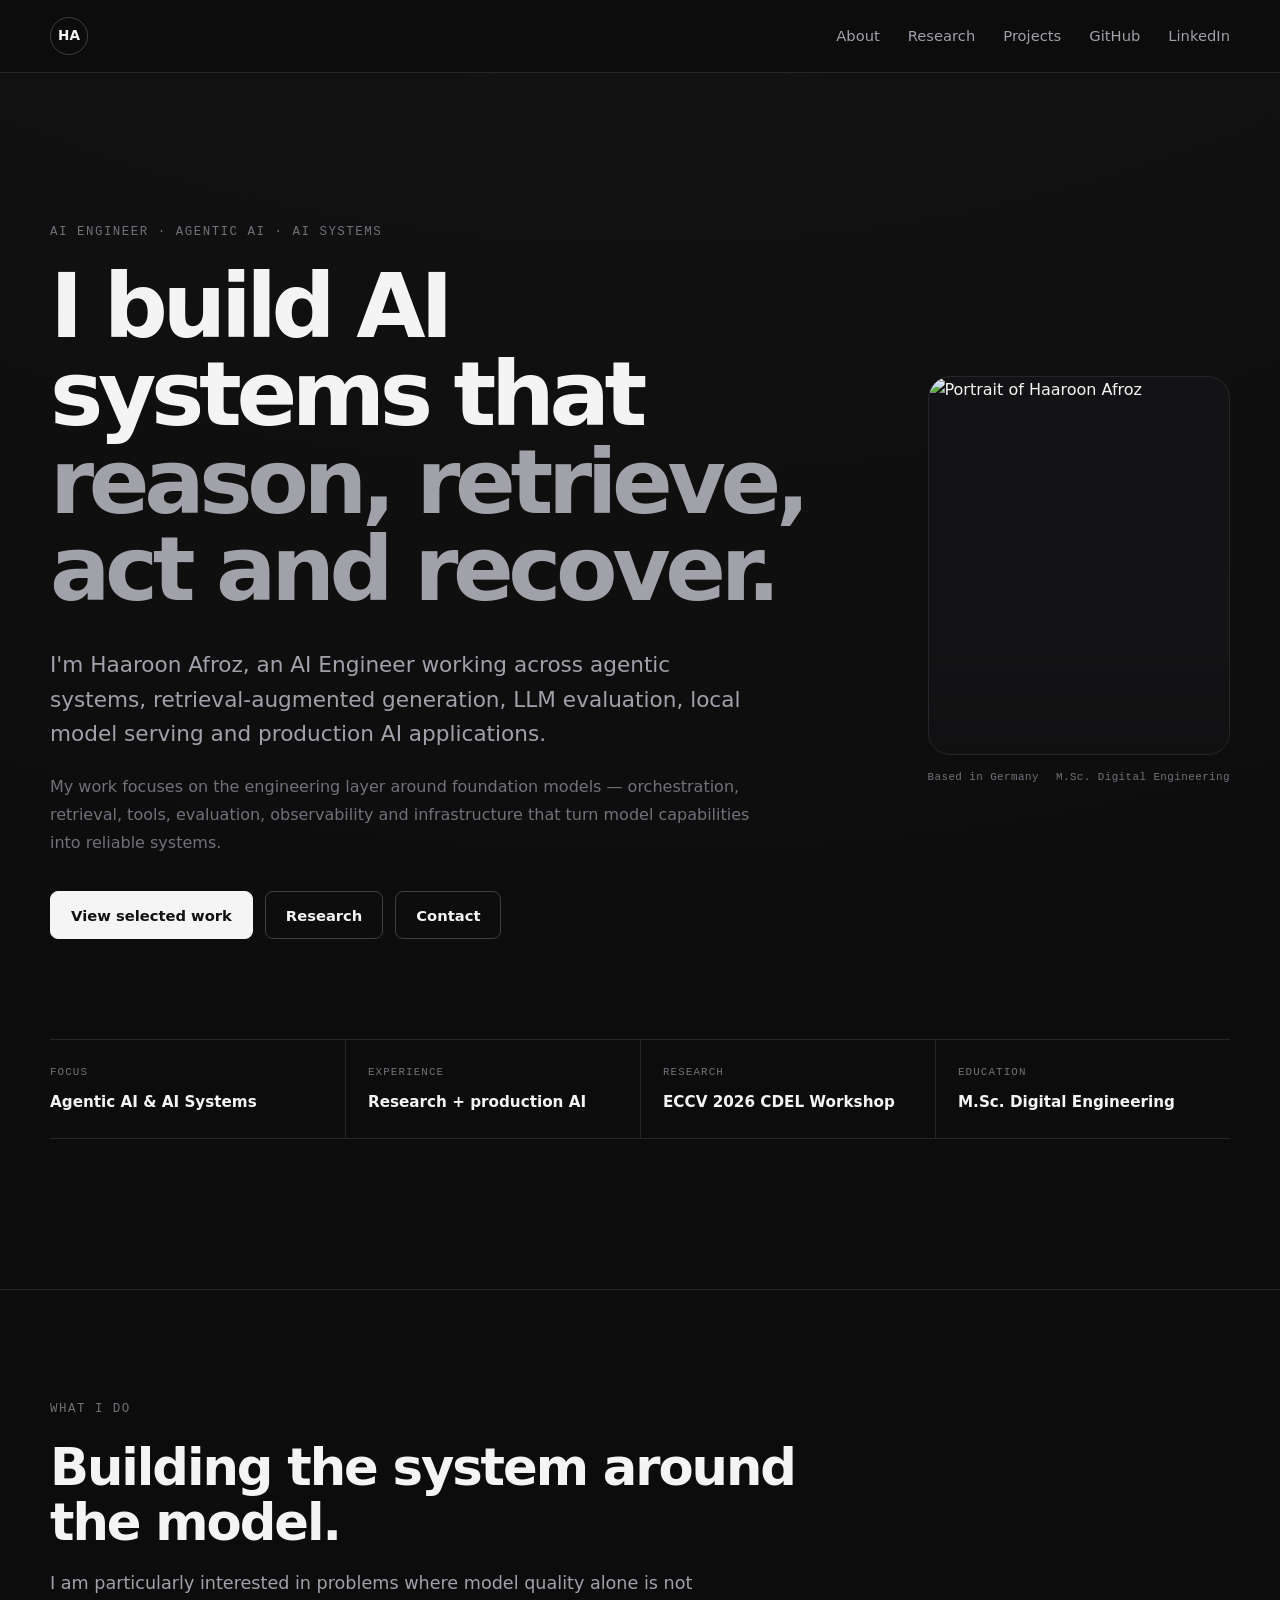
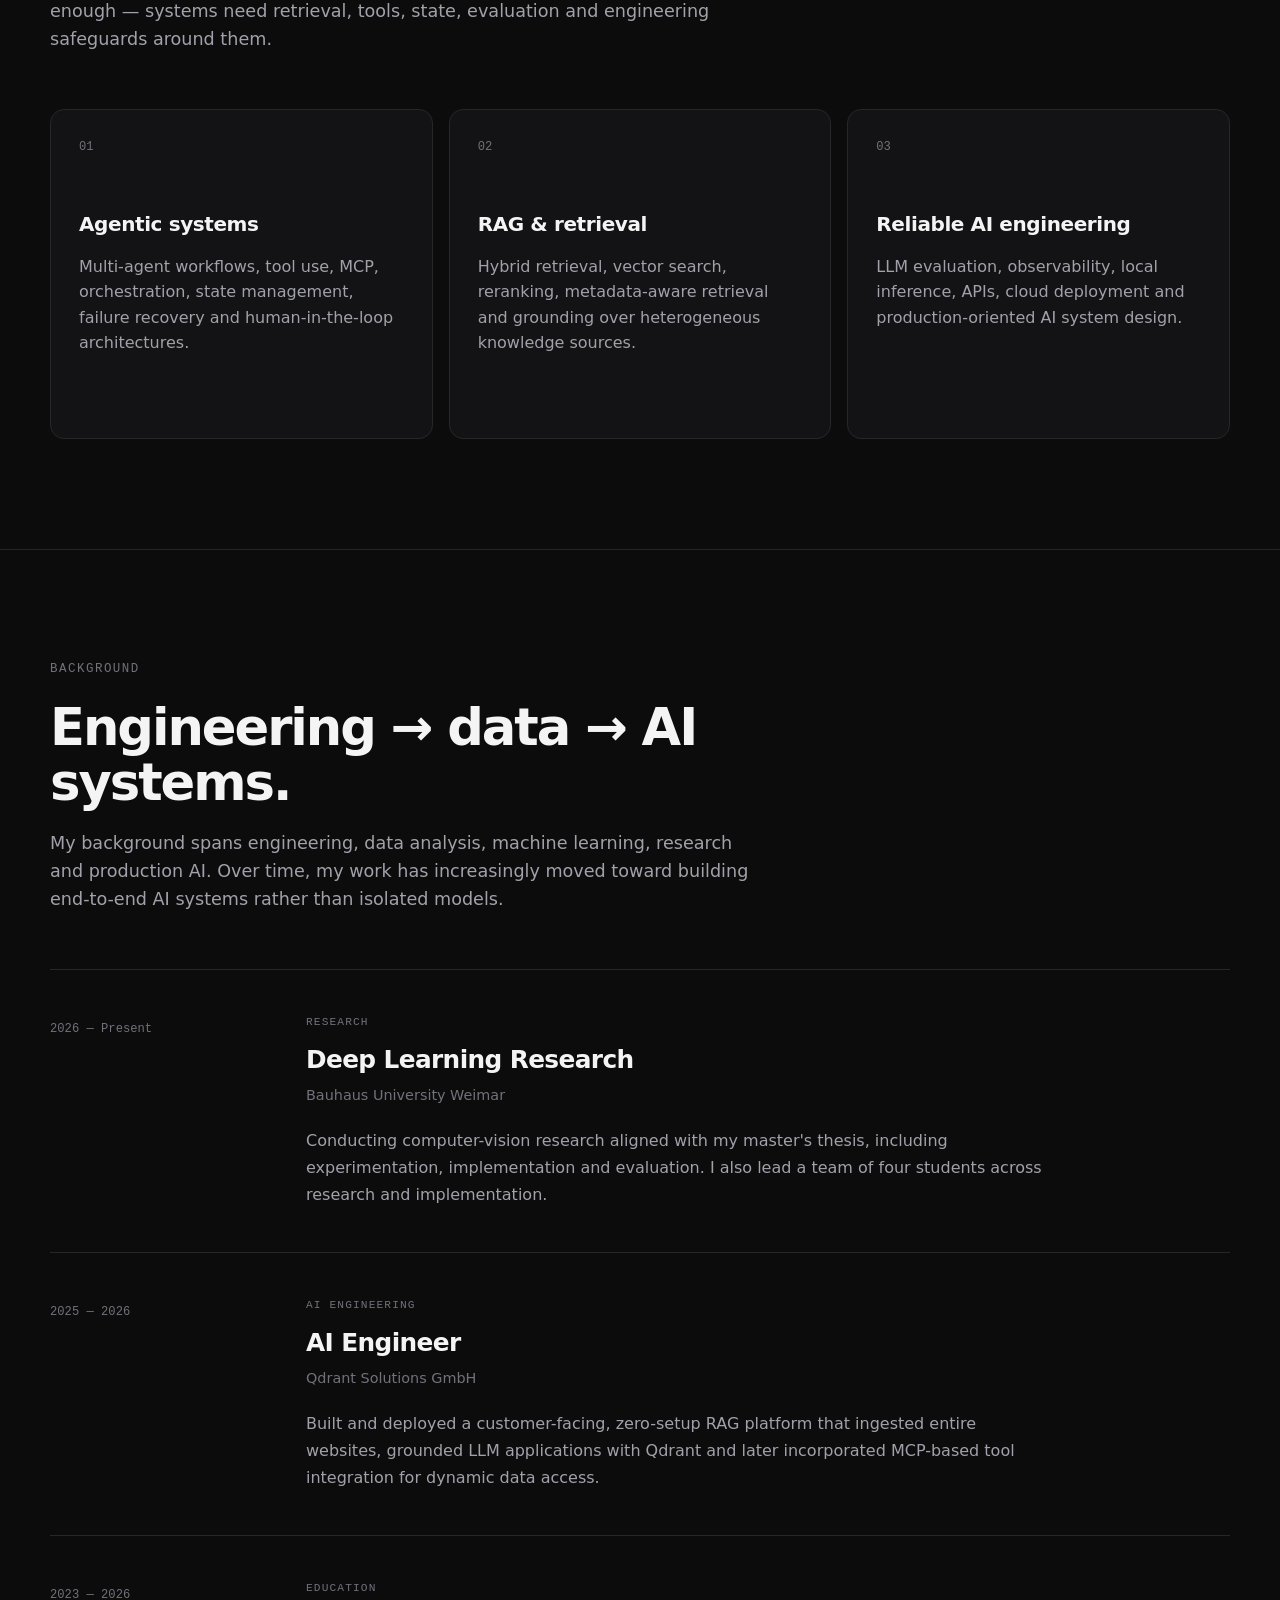
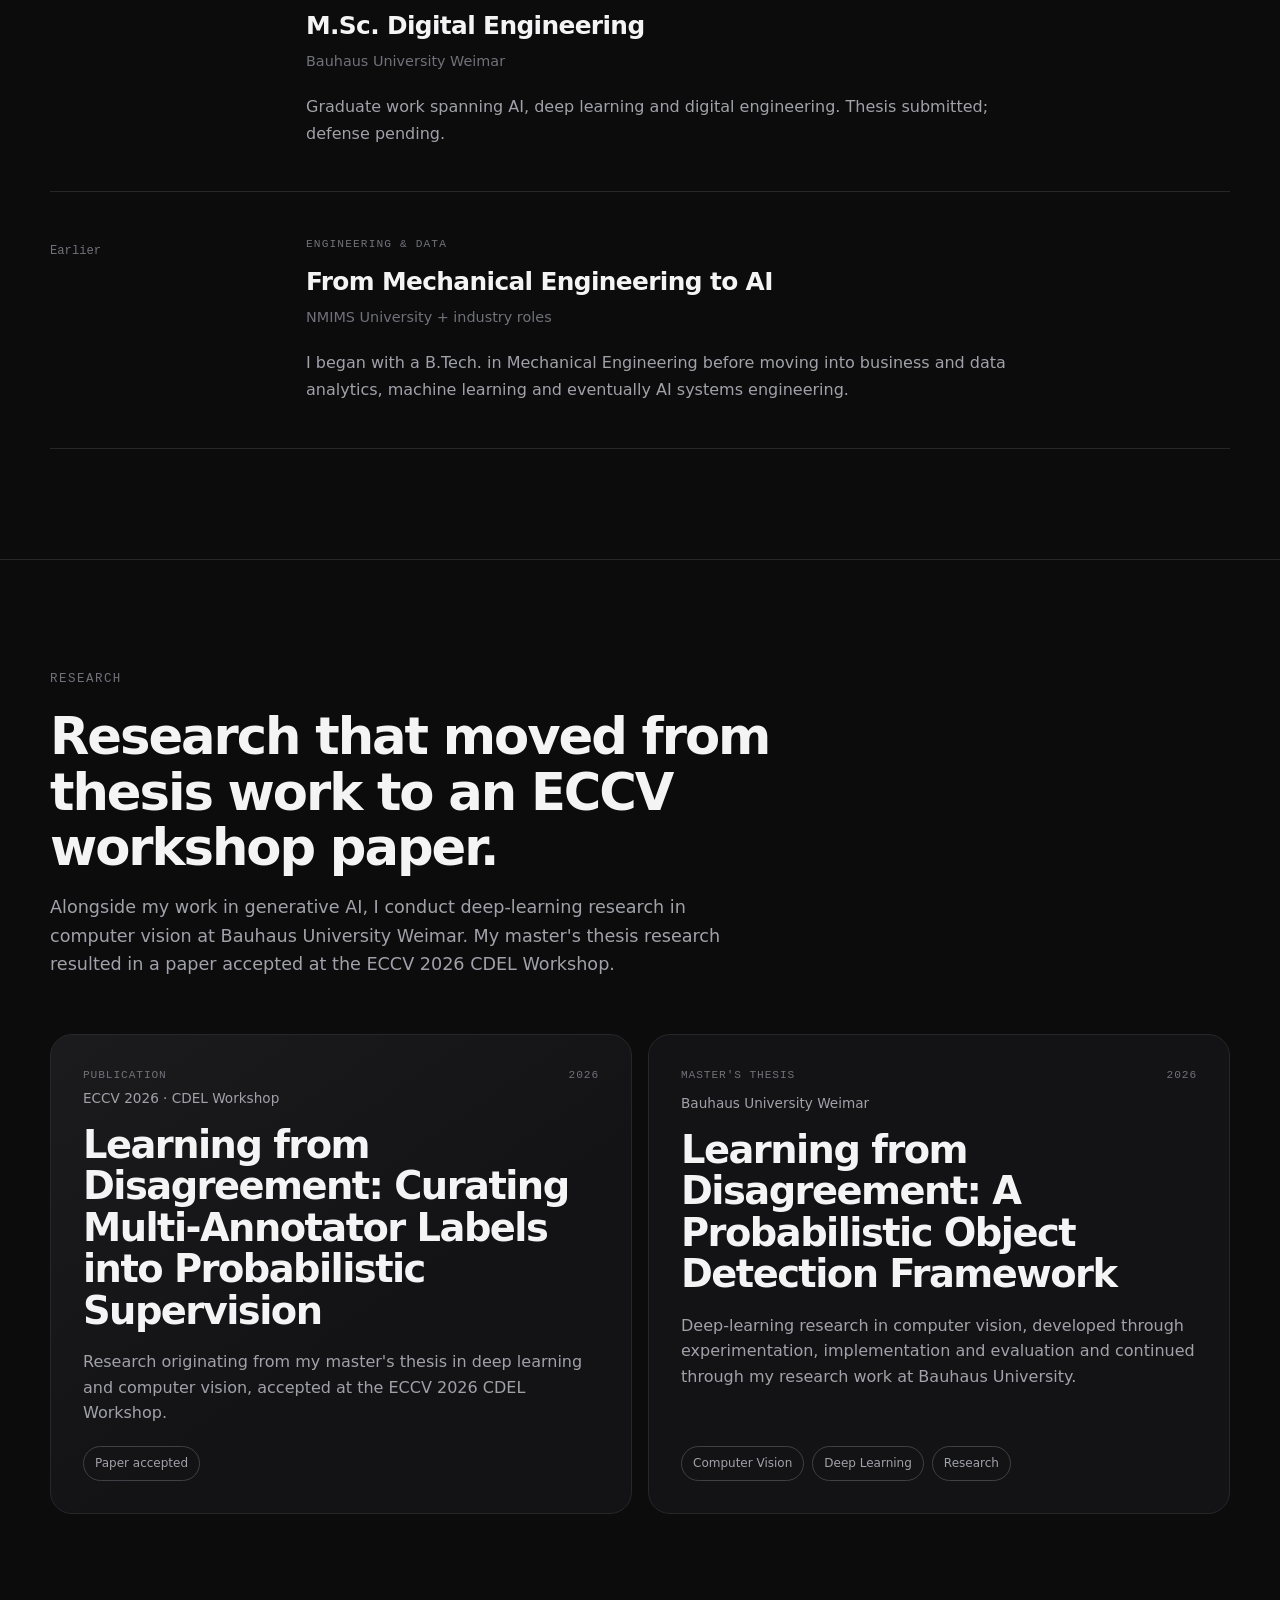
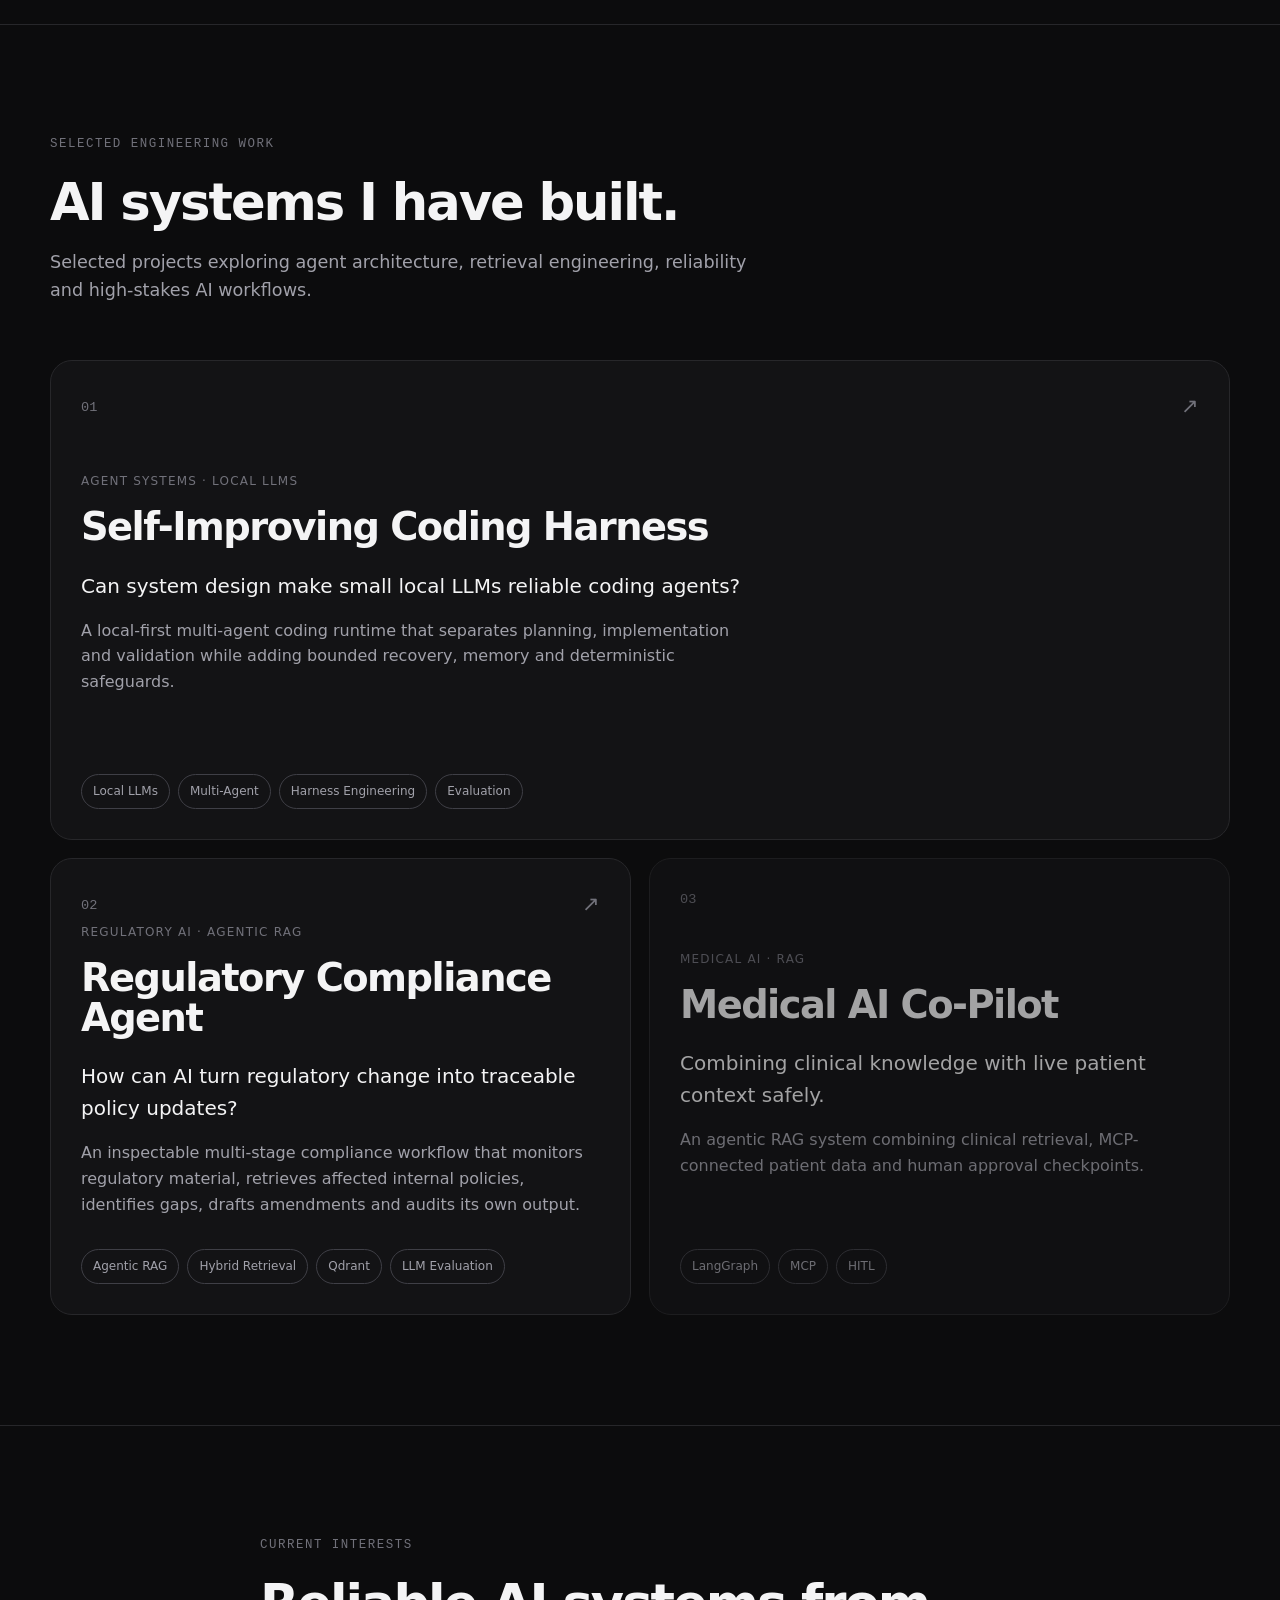
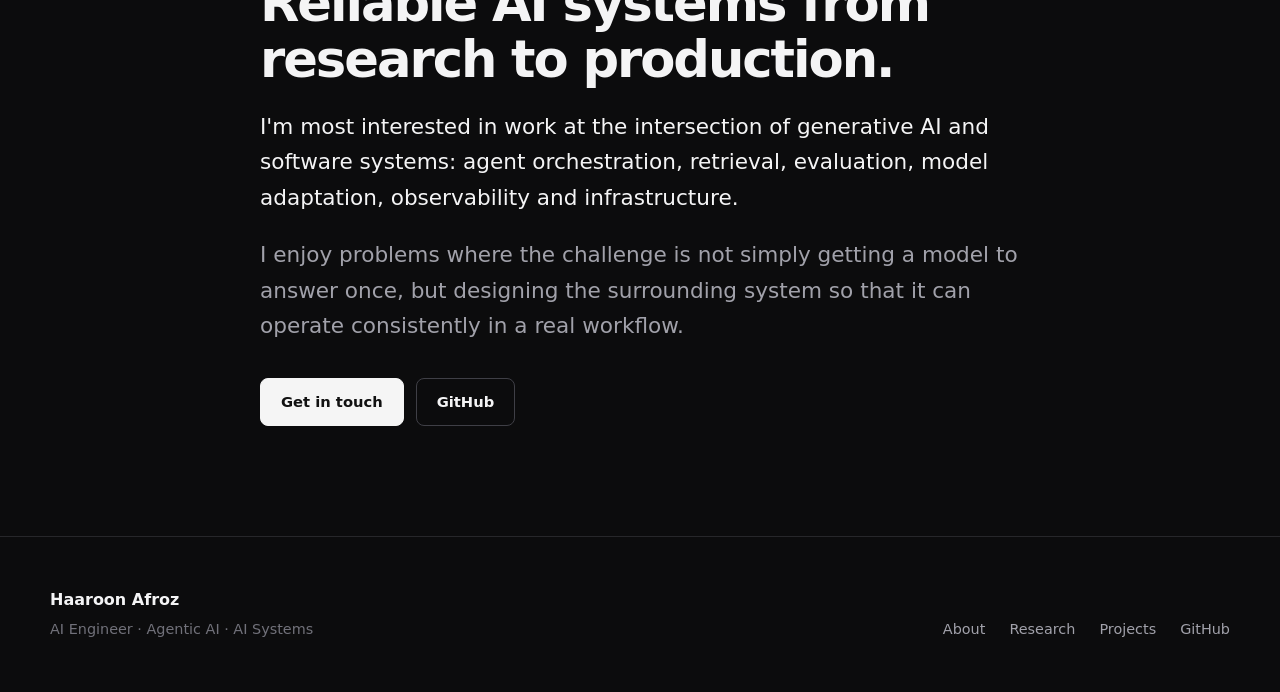
==== index.html @ f147e01b "home page" ====
<!DOCTYPE html>
<html lang="en">

<head>

  <meta charset="UTF-8">

  <meta
    name="viewport"
    content="width=device-width, initial-scale=1.0"
  >

  <meta
    name="description"
    content="Haaroon Afroz — AI Engineer building agentic AI systems, RAG applications, local LLM infrastructure and reliable AI products."
  >

  <title>Haaroon Afroz — AI Engineer</title>

  <link
    rel="stylesheet"
    href="/styles.css"
  >

</head>


<body>


  <!-- =====================================================
       NAVIGATION
  ====================================================== -->

  <header class="site-header">

    <div class="container nav-container">

      <a href="/" class="site-logo">
        HA
      </a>


      <nav class="desktop-nav">

        <a href="#about">
          About
        </a>

        <a href="#research">
          Research
        </a>

        <a href="#projects">
          Projects
        </a>

        <a
          href="https://github.com/haaroonafroz"
          target="_blank"
          rel="noopener noreferrer"
        >
          GitHub
        </a>

        <!-- Replace this with your real LinkedIn URL -->
        <a
          href="YOUR_LINKEDIN_URL"
          target="_blank"
          rel="noopener noreferrer"
        >
          LinkedIn
        </a>

      </nav>


      <button
        class="mobile-menu-button"
        aria-label="Open navigation"
        aria-expanded="false"
      >
        Menu
      </button>

    </div>


    <nav class="mobile-nav">

      <a href="#about">About</a>
      <a href="#research">Research</a>
      <a href="#projects">Projects</a>

      <a
        href="https://github.com/haaroonafroz"
        target="_blank"
        rel="noopener noreferrer"
      >
        GitHub
      </a>

    </nav>

  </header>



  <main>


    <!-- =====================================================
         HERO
    ====================================================== -->

    <section
      class="home-hero section"
      id="about"
    >

      <div class="container hero-layout">


        <!-- HERO COPY -->

        <div class="hero-copy">

          <p class="eyebrow">
            AI ENGINEER · AGENTIC AI · AI SYSTEMS
          </p>


          <h1 class="home-title">

            I build AI systems that

            <span class="muted-text">
              reason, retrieve, act and recover.
            </span>

          </h1>


          <p class="home-intro">

            I'm Haaroon Afroz, an AI Engineer working across
            agentic systems, retrieval-augmented generation,
            LLM evaluation, local model serving and production
            AI applications.

          </p>


          <p class="hero-secondary-copy">

            My work focuses on the engineering layer around
            foundation models — orchestration, retrieval,
            tools, evaluation, observability and infrastructure
            that turn model capabilities into reliable systems.

          </p>


          <div class="hero-actions">

            <a
              class="button button-primary"
              href="#projects"
            >
              View selected work
            </a>

            <a
              class="button button-secondary"
              href="#research"
            >
              Research
            </a>

            <a
              class="button button-secondary"
              href="mailto:haaroon.afroz@gmail.com"
            >
              Contact
            </a>

          </div>

        </div>



        <!-- PHOTO -->

        <div class="hero-photo-column">

          <div class="portrait-frame">

            <img
              src="/assets/profile/haaroon-afroz.webp"
              alt="Portrait of Haaroon Afroz"
              class="profile-photo"
            >

          </div>


          <div class="photo-caption">

            <span>
              Based in Germany
            </span>

            <span>
              M.Sc. Digital Engineering
            </span>

          </div>

        </div>

      </div>



      <!-- QUICK FACTS -->

      <div class="container quick-facts">

        <div class="quick-fact">

          <span class="meta-label">
            FOCUS
          </span>

          <strong>
            Agentic AI & AI Systems
          </strong>

        </div>


        <div class="quick-fact">

          <span class="meta-label">
            EXPERIENCE
          </span>

          <strong>
            Research + production AI
          </strong>

        </div>


        <div class="quick-fact">

          <span class="meta-label">
            RESEARCH
          </span>

          <strong>
            ECCV 2026 CDEL Workshop
          </strong>

        </div>


        <div class="quick-fact">

          <span class="meta-label">
            EDUCATION
          </span>

          <strong>
            M.Sc. Digital Engineering
          </strong>

        </div>

      </div>

    </section>



    <!-- =====================================================
         WHAT I DO
    ====================================================== -->

    <section class="section section-bordered">

      <div class="container">


        <div class="section-heading">

          <p class="eyebrow">
            WHAT I DO
          </p>

          <h2>
            Building the system around the model.
          </h2>

          <p class="section-description">

            I am particularly interested in problems where
            model quality alone is not enough — systems need
            retrieval, tools, state, evaluation and engineering
            safeguards around them.

          </p>

        </div>



        <div class="three-column-grid">


          <article class="info-card focus-card">

            <span class="card-index">
              01
            </span>

            <h3>
              Agentic systems
            </h3>

            <p>

              Multi-agent workflows, tool use, MCP,
              orchestration, state management, failure
              recovery and human-in-the-loop architectures.

            </p>

          </article>



          <article class="info-card focus-card">

            <span class="card-index">
              02
            </span>

            <h3>
              RAG & retrieval
            </h3>

            <p>

              Hybrid retrieval, vector search, reranking,
              metadata-aware retrieval and grounding over
              heterogeneous knowledge sources.

            </p>

          </article>



          <article class="info-card focus-card">

            <span class="card-index">
              03
            </span>

            <h3>
              Reliable AI engineering
            </h3>

            <p>

              LLM evaluation, observability, local inference,
              APIs, cloud deployment and production-oriented
              AI system design.

            </p>

          </article>

        </div>

      </div>

    </section>



    <!-- =====================================================
         BACKGROUND
    ====================================================== -->

    <section class="section section-bordered">

      <div class="container">


        <div class="section-heading">

          <p class="eyebrow">
            BACKGROUND
          </p>

          <h2>
            Engineering → data → AI systems.
          </h2>

          <p class="section-description">

            My background spans engineering, data analysis,
            machine learning, research and production AI.
            Over time, my work has increasingly moved toward
            building end-to-end AI systems rather than
            isolated models.

          </p>

        </div>



        <div class="background-timeline">


          <!-- CURRENT RESEARCH -->

          <article class="background-row">

            <div class="background-period">

              <span>
                2026 — Present
              </span>

            </div>


            <div class="background-content">

              <p class="background-type">
                RESEARCH
              </p>

              <h3>
                Deep Learning Research
              </h3>

              <p class="background-place">
                Bauhaus University Weimar
              </p>

              <p>

                Conducting computer-vision research aligned
                with my master's thesis, including
                experimentation, implementation and
                evaluation. I also lead a team of four
                students across research and implementation.

              </p>

            </div>

          </article>



          <!-- QDRANT -->

          <article class="background-row">

            <div class="background-period">

              <span>
                2025 — 2026
              </span>

            </div>


            <div class="background-content">

              <p class="background-type">
                AI ENGINEERING
              </p>

              <h3>
                AI Engineer
              </h3>

              <p class="background-place">
                Qdrant Solutions GmbH
              </p>

              <p>

                Built and deployed a customer-facing,
                zero-setup RAG platform that ingested entire
                websites, grounded LLM applications with
                Qdrant and later incorporated MCP-based tool
                integration for dynamic data access.

              </p>

            </div>

          </article>



          <!-- DEGREE -->

          <article class="background-row">

            <div class="background-period">

              <span>
                2023 — 2026
              </span>

            </div>


            <div class="background-content">

              <p class="background-type">
                EDUCATION
              </p>

              <h3>
                M.Sc. Digital Engineering
              </h3>

              <p class="background-place">
                Bauhaus University Weimar
              </p>

              <p>

                Graduate work spanning AI, deep learning and
                digital engineering. Thesis submitted;
                defense pending.

              </p>

            </div>

          </article>



          <!-- EARLIER -->

          <article class="background-row">

            <div class="background-period">

              <span>
                Earlier
              </span>

            </div>


            <div class="background-content">

              <p class="background-type">
                ENGINEERING & DATA
              </p>

              <h3>
                From Mechanical Engineering to AI
              </h3>

              <p class="background-place">
                NMIMS University + industry roles
              </p>

              <p>

                I began with a B.Tech. in Mechanical
                Engineering before moving into business and data
                analytics, machine learning and eventually
                AI systems engineering.

              </p>

            </div>

          </article>

        </div>

      </div>

    </section>



    <!-- =====================================================
         RESEARCH
    ====================================================== -->

    <section
      class="section section-bordered"
      id="research"
    >

      <div class="container">


        <div class="section-heading">

          <p class="eyebrow">
            RESEARCH
          </p>

          <h2>
            Research that moved from thesis work
            to an ECCV workshop paper.
          </h2>

          <p class="section-description">

            Alongside my work in generative AI, I conduct
            deep-learning research in computer vision at
            Bauhaus University Weimar. My master's thesis
            research resulted in a paper accepted at the
            ECCV 2026 CDEL Workshop.

          </p>

        </div>



        <div class="research-grid">


          <!-- PUBLICATION -->

          <article class="research-card publication-card">

            <div class="research-card-top">

              <span class="research-type">
                PUBLICATION
              </span>

              <span class="research-year">
                2026
              </span>

            </div>


            <div>

              <p class="research-venue">
                ECCV 2026 · CDEL Workshop
              </p>


              <!--
                IMPORTANT:
                Replace this with the actual paper title.
                The title is not present in the CV.
              -->

              <h3>
                Learning from Disagreement: Curating Multi-Annotator Labels into Probabilistic Supervision
              </h3>


              <p>

                Research originating from my master's thesis
                in deep learning and computer vision,
                accepted at the ECCV 2026 CDEL Workshop.

              </p>

            </div>


            <div class="research-footer">

              <!--
                Add paper / arXiv / workshop links here
                once you have them.
              -->

              <span class="research-status">
                Paper accepted
              </span>

            </div>

          </article>



          <!-- THESIS -->

          <article class="research-card thesis-card">

            <div class="research-card-top">

              <span class="research-type">
                MASTER'S THESIS
              </span>

              <span class="research-year">
                2026
              </span>

            </div>


            <div>

              <p class="research-venue">
                Bauhaus University Weimar
              </p>


              <!--
                IMPORTANT:
                Replace this with your exact thesis title.
                It is not listed in the CV.
              -->

              <h3>
                Learning from Disagreement: A Probabilistic Object Detection Framework
              </h3>


              <p>

                Deep-learning research in computer vision,
                developed through experimentation,
                implementation and evaluation and continued
                through my research work at Bauhaus
                University.

              </p>

            </div>


            <div class="tag-row">

              <span>Computer Vision</span>
              <span>Deep Learning</span>
              <span>Research</span>

            </div>

          </article>

        </div>

      </div>

    </section>



    <!-- =====================================================
         SELECTED PROJECTS
    ====================================================== -->

    <section
      class="section section-bordered"
      id="projects"
    >

      <div class="container">


        <div class="section-heading">

          <p class="eyebrow">
            SELECTED ENGINEERING WORK
          </p>

          <h2>
            AI systems I have built.
          </h2>

          <p class="section-description">

            Selected projects exploring agent architecture,
            retrieval engineering, reliability and
            high-stakes AI workflows.

          </p>

        </div>



        <div class="project-grid">


          <!-- =================================================
               PROJECT 1
          ================================================== -->

          <a
            href="/projects/task-coder-agent/"
            class="project-card featured-project"
          >

            <div class="project-card-top">

              <span class="project-number">
                01
              </span>

              <span class="project-arrow">
                ↗
              </span>

            </div>


            <div class="project-card-content">

              <p class="project-type">
                AGENT SYSTEMS · LOCAL LLMS
              </p>

              <h3>
                Self-Improving Coding Harness
              </h3>

              <p class="project-question">

                Can system design make small local LLMs
                reliable coding agents?

              </p>

              <p class="project-summary">

                A local-first multi-agent coding runtime
                that separates planning, implementation
                and validation while adding bounded
                recovery, memory and deterministic
                safeguards.

              </p>

            </div>


            <div class="tag-row">

              <span>Local LLMs</span>
              <span>Multi-Agent</span>
              <span>Harness Engineering</span>
              <span>Evaluation</span>

            </div>

          </a>



          <!-- =================================================
               PROJECT 2
          ================================================== -->

          <a
            href="/projects/legal-compliance-agent/"
            class="project-card"
          >

            <div class="project-card-top">

              <span class="project-number">
                02
              </span>

              <span class="project-arrow">
                ↗
              </span>

            </div>


            <div class="project-card-content">

              <p class="project-type">
                REGULATORY AI · AGENTIC RAG
              </p>

              <h3>
                Regulatory Compliance Agent
              </h3>

              <p class="project-question">

                How can AI turn regulatory change into
                traceable policy updates?

              </p>

              <p class="project-summary">

                An inspectable multi-stage compliance
                workflow that monitors regulatory material,
                retrieves affected internal policies,
                identifies gaps, drafts amendments and
                audits its own output.

              </p>

            </div>


            <div class="tag-row">

              <span>Agentic RAG</span>
              <span>Hybrid Retrieval</span>
              <span>Qdrant</span>
              <span>LLM Evaluation</span>

            </div>

          </a>



          <!-- =================================================
               PROJECT 3 — FOR NOW
          ================================================== -->

          <article class="project-card project-card-placeholder">

            <div class="project-card-top">

              <span class="project-number">
                03
              </span>

            </div>


            <div class="project-card-content">

              <p class="project-type">
                MEDICAL AI · RAG
              </p>

              <h3>
                Medical AI Co-Pilot
              </h3>

              <p class="project-question">

                Combining clinical knowledge with
                live patient context safely.

              </p>

              <p class="project-summary">

                An agentic RAG system combining
                clinical retrieval, MCP-connected
                patient data and human approval
                checkpoints.

              </p>

            </div>


            <div class="tag-row">

              <span>LangGraph</span>
              <span>MCP</span>
              <span>HITL</span>

            </div>

          </article>

        </div>

      </div>

    </section>



    <!-- =====================================================
         FINAL ABOUT
    ====================================================== -->

    <section class="section section-bordered">

      <div class="container narrow-container">


        <p class="eyebrow">
          CURRENT INTERESTS
        </p>


        <h2>
          Reliable AI systems from research to production.
        </h2>


        <p class="large-body">

          I'm most interested in work at the intersection of
          generative AI and software systems: agent
          orchestration, retrieval, evaluation, model
          adaptation, observability and infrastructure.

        </p>


        <p class="large-body muted-text">

          I enjoy problems where the challenge is not simply
          getting a model to answer once, but designing the
          surrounding system so that it can operate
          consistently in a real workflow.

        </p>


        <div class="hero-actions">

          <a
            href="mailto:haaroon.afroz@gmail.com"
            class="button button-primary"
          >
            Get in touch
          </a>

          <a
            href="https://github.com/haaroonafroz"
            target="_blank"
            rel="noopener noreferrer"
            class="button button-secondary"
          >
            GitHub
          </a>

        </div>

      </div>

    </section>


  </main>



  <!-- =====================================================
       FOOTER
  ====================================================== -->

  <footer class="site-footer">

    <div class="container footer-inner">

      <div>

        <strong>
          Haaroon Afroz
        </strong>

        <p>
          AI Engineer · Agentic AI · AI Systems
        </p>

      </div>


      <div class="footer-links">

        <a href="#about">
          About
        </a>

        <a href="#research">
          Research
        </a>

        <a href="#projects">
          Projects
        </a>

        <a
          href="https://github.com/haaroonafroz"
          target="_blank"
          rel="noopener noreferrer"
        >
          GitHub
        </a>

      </div>

    </div>

  </footer>


  <script src="/script.js"></script>

</body>

</html>
---- styles.css ----
/* =========================================================
   1. BASE
========================================================= */

:root {
    --background: #0c0c0d;
    --surface: #131315;
    --surface-light: #18181b;
  
    --text: #f4f4f5;
    --text-secondary: #a1a1aa;
    --text-muted: #71717a;
  
    --border: #27272a;
    --border-light: #3f3f46;
  
    --max-width: 1180px;
    --reading-width: 760px;
  
    --radius-sm: 8px;
    --radius-md: 14px;
    --radius-lg: 22px;
  
    --transition: 180ms ease;
  }
  
  
  * {
    box-sizing: border-box;
  }
  
  
  html {
    scroll-behavior: smooth;
  }
  
  
  body {
    margin: 0;
  
    background:
      radial-gradient(
        circle at 50% -20%,
        rgba(255, 255, 255, 0.055),
        transparent 30%
      ),
      var(--background);
  
    color: var(--text);
  
    font-family:
      Inter,
      ui-sans-serif,
      system-ui,
      -apple-system,
      BlinkMacSystemFont,
      "Segoe UI",
      sans-serif;
  
    line-height: 1.6;
  }
  
  
  a {
    color: inherit;
    text-decoration: none;
  }
  
  
  img {
    max-width: 100%;
    display: block;
  }
  
  
  button {
    font: inherit;
  }
  
  
  /* =========================================================
     2. LAYOUT
  ========================================================= */
  
  .container {
    width: min(
      calc(100% - 40px),
      var(--max-width)
    );
  
    margin-inline: auto;
  }
  
  
  .narrow-container {
    max-width: var(--reading-width);
  }
  
  
  .section {
    padding: 110px 0;
  }
  
  
  .section-bordered {
    border-top: 1px solid var(--border);
  }
  
  
  .section-heading {
    max-width: 760px;
    margin-bottom: 56px;
  }
  
  
  .section-heading h2,
  .narrow-container h2 {
    margin: 10px 0 18px;
  
    font-size: clamp(
      2rem,
      4vw,
      3.5rem
    );
  
    line-height: 1.08;
    letter-spacing: -0.04em;
  }
  
  
  .section-description {
    max-width: 700px;
  
    margin: 0;
  
    color: var(--text-secondary);
  
    font-size: 1.1rem;
  }
  
  
  .eyebrow {
    margin: 0 0 20px;
  
    color: var(--text-muted);
  
    font-family:
      "SFMono-Regular",
      Consolas,
      "Liberation Mono",
      monospace;
  
    font-size: 0.78rem;
  
    letter-spacing: 0.12em;
  
    text-transform: uppercase;
  }
  
  
  .muted-text {
    color: var(--text-secondary);
  }
  
  
  .large-body {
    font-size: 1.35rem;
    line-height: 1.65;
  }
  
  
  /* =========================================================
     3. NAVIGATION
  ========================================================= */
  
  .site-header {
    position: sticky;
    top: 0;
    z-index: 100;
  
    background: rgba(12, 12, 13, 0.88);
  
    border-bottom: 1px solid var(--border);
  
    backdrop-filter: blur(16px);
  }
  
  
  .nav-container {
    min-height: 72px;
  
    display: flex;
    align-items: center;
    justify-content: space-between;
  }
  
  
  .site-logo {
    width: 38px;
    height: 38px;
  
    display: grid;
    place-items: center;
  
    border: 1px solid var(--border-light);
    border-radius: 50%;
  
    font-weight: 700;
    font-size: 0.85rem;
  
    transition: var(--transition);
  }
  
  
  .site-logo:hover {
    border-color: var(--text-secondary);
  }
  
  
  .desktop-nav {
    display: flex;
    align-items: center;
  
    gap: 28px;
  
    color: var(--text-secondary);
  
    font-size: 0.92rem;
  }
  
  
  .desktop-nav a {
    transition: color var(--transition);
  }
  
  
  .desktop-nav a:hover {
    color: var(--text);
  }
  
  
  .mobile-menu-button {
    display: none;
  
    color: var(--text);
    background: transparent;
  
    border: 0;
  
    cursor: pointer;
  }
  
  
  .mobile-nav {
    display: none;
  }
  
  
  /* =========================================================
     4. BUTTONS
  ========================================================= */
  
  .hero-actions {
    display: flex;
    flex-wrap: wrap;
  
    gap: 12px;
  
    margin-top: 34px;
  }
  
  
  .button {
    min-height: 48px;
  
    display: inline-flex;
    align-items: center;
    justify-content: center;
  
    padding: 0 20px;
  
    border-radius: var(--radius-sm);
  
    font-size: 0.92rem;
    font-weight: 600;
  
    transition:
      background var(--transition),
      border-color var(--transition),
      transform var(--transition);
  }
  
  
  .button:hover {
    transform: translateY(-1px);
  }
  
  
  .button-primary {
    color: #111;
  
    background: #f5f5f5;
  
    border: 1px solid #f5f5f5;
  }
  
  
  .button-primary:hover {
    background: #d4d4d8;
  }
  
  
  .button-secondary {
    color: var(--text);
  
    background: transparent;
  
    border: 1px solid var(--border-light);
  }
  
  
  .button-secondary:hover {
    background: var(--surface-light);
  
    border-color: var(--text-muted);
  }
  
  
  /* =========================================================
     5. HOMEPAGE HERO
  ========================================================= */
  
  .home-hero {
    padding-top: 150px;
    padding-bottom: 150px;
  }
  
  
  .home-title {
    max-width: 980px;
  
    margin: 0;
  
    font-size: clamp(
      3rem,
      7vw,
      6.5rem
    );
  
    line-height: 0.98;
    letter-spacing: -0.06em;
  }
  
  
  .home-intro {
    max-width: 700px;
  
    margin-top: 34px;
  
    color: var(--text-secondary);
  
    font-size: clamp(
      1.1rem,
      2vw,
      1.35rem
    );
  }
  
  
  /* =========================================================
     6. PROJECT CARDS
  ========================================================= */
  
  .project-grid {
    display: grid;
  
    grid-template-columns:
      repeat(2, minmax(0, 1fr));
  
    gap: 18px;
  }
  
  
  .project-card {
    min-height: 420px;
  
    display: flex;
    flex-direction: column;
    justify-content: space-between;
  
    padding: 30px;
  
    background: var(--surface);
  
    border: 1px solid var(--border);
    border-radius: var(--radius-lg);
  
    transition:
      transform var(--transition),
      border-color var(--transition),
      background var(--transition);
  }
  
  
  a.project-card:hover {
    transform: translateY(-4px);
  
    background: var(--surface-light);
  
    border-color: var(--border-light);
  }
  
  
  .featured-project {
    grid-column: span 2;
  
    min-height: 480px;
  }
  
  
  .project-card-top {
    display: flex;
    justify-content: space-between;
    align-items: center;
  
    color: var(--text-muted);
  
    font-family:
      "SFMono-Regular",
      Consolas,
      monospace;
  
    font-size: 0.85rem;
  }
  
  
  .project-arrow {
    font-size: 1.3rem;
  }
  
  
  .project-card-content {
    max-width: 720px;
  }
  
  
  .project-type {
    margin: 0 0 16px;
  
    color: var(--text-muted);
  
    font-size: 0.75rem;
    letter-spacing: 0.1em;
  }
  
  
  .project-card h3 {
    margin: 0;
  
    font-size: clamp(
      1.8rem,
      3vw,
      3.3rem
    );
  
    line-height: 1.05;
    letter-spacing: -0.04em;
  }
  
  
  .project-question {
    margin: 22px 0 0;
  
    font-size: 1.25rem;
  
    color: var(--text);
  }
  
  
  .project-summary {
    max-width: 660px;
  
    margin: 16px 0 0;
  
    color: var(--text-secondary);
  
    font-size: 1rem;
  }
  
  
  .tag-row {
    display: flex;
    flex-wrap: wrap;
  
    gap: 8px;
  
    margin-top: 32px;
  }
  
  
  .tag-row span {
    padding: 7px 11px;
  
    color: var(--text-secondary);
  
    border: 1px solid var(--border-light);
    border-radius: 100px;
  
    font-size: 0.75rem;
  }
  
  
  .project-card-placeholder {
    opacity: 0.65;
  }
  
  
  /* =========================================================
     7. PROJECT HERO
  ========================================================= */
  
  .project-hero {
    padding-top: 110px;
    padding-bottom: 100px;
  }
  
  
  .back-link {
    display: inline-block;
  
    margin-bottom: 70px;
  
    color: var(--text-muted);
  
    font-size: 0.9rem;
  
    transition: color var(--transition);
  }
  
  
  .back-link:hover {
    color: var(--text);
  }
  
  
  .project-title {
    max-width: 1000px;
  
    margin: 0;
  
    font-size: clamp(
      3rem,
      6vw,
      6rem
    );
  
    line-height: 0.99;
    letter-spacing: -0.055em;
  }
  
  
  .project-lead {
    max-width: 780px;
  
    margin: 34px 0 0;
  
    color: var(--text-secondary);
  
    font-size: 1.25rem;
    line-height: 1.65;
  }
  
  
  .project-meta-grid {
    margin-top: 80px;
  
    display: grid;
  
    grid-template-columns:
      repeat(4, minmax(0, 1fr));
  
    border-top: 1px solid var(--border);
    border-bottom: 1px solid var(--border);
  }
  
  
  .meta-item {
    padding: 24px 16px 24px 0;
  }
  
  
  .meta-item + .meta-item {
    padding-left: 24px;
  
    border-left: 1px solid var(--border);
  }
  
  
  .meta-label {
    display: block;
  
    margin-bottom: 8px;
  
    color: var(--text-muted);
  
    font-family:
      "SFMono-Regular",
      Consolas,
      monospace;
  
    font-size: 0.68rem;
  
    letter-spacing: 0.1em;
  }
  
  
  .meta-item strong {
    font-size: 0.95rem;
  }
  
  
  /* =========================================================
     8. GENERAL CARDS
  ========================================================= */
  
  .three-column-grid {
    display: grid;
  
    grid-template-columns:
      repeat(3, minmax(0, 1fr));
  
    gap: 16px;
  }
  
  
  .four-column-grid {
    display: grid;
  
    grid-template-columns:
      repeat(4, minmax(0, 1fr));
  
    gap: 14px;
  }
  
  
  .info-card,
  .role-card,
  .feature-card {
    padding: 28px;
  
    background: var(--surface);
  
    border: 1px solid var(--border);
    border-radius: var(--radius-md);
  }
  
  
  .card-index,
  .role-number {
    display: block;
  
    margin-bottom: 50px;
  
    color: var(--text-muted);
  
    font-family:
      "SFMono-Regular",
      Consolas,
      monospace;
  
    font-size: 0.76rem;
  }
  
  
  .info-card h3,
  .role-card h3,
  .feature-card h3 {
    margin: 0 0 14px;
  
    font-size: 1.25rem;
  
    letter-spacing: -0.02em;
  }
  
  
  .info-card p,
  .role-card p,
  .feature-card p {
    margin: 0;
  
    color: var(--text-secondary);
  }
  
  
  /* =========================================================
     9. THESIS
  ========================================================= */
  
  .thesis-section {
    background:
      linear-gradient(
        180deg,
        rgba(255,255,255,0.025),
        transparent
      );
  }
  
  
  .thesis-block {
    max-width: 900px;
  
    margin: 80px 0 40px;
  
    display: flex;
    flex-direction: column;
  }
  
  
  .thesis-small,
  .thesis-large,
  .thesis-symbol {
    margin: 0;
  
    font-weight: 700;
  
    letter-spacing: -0.05em;
  }
  
  
  .thesis-small {
    color: var(--text-secondary);
  
    font-size: clamp(
      2.5rem,
      6vw,
      5.5rem
    );
  }
  
  
  .thesis-symbol {
    color: var(--text-muted);
  
    font-size: 4rem;
  }
  
  
  .thesis-large {
    font-size: clamp(
      3rem,
      8vw,
      7rem
    );
  
    line-height: 1;
  }
  
  
  .thesis-description {
    max-width: 740px;
  
    color: var(--text-secondary);
  
    font-size: 1.2rem;
  }
  
  
  /* =========================================================
     10. ARCHITECTURE
  ========================================================= */
  
  .architecture {
    max-width: 700px;
  
    margin: 0 auto 70px;
  
    display: flex;
    flex-direction: column;
    align-items: center;
  }
  
  
  .architecture-node {
    width: min(100%, 430px);
  
    padding: 22px 26px;
  
    text-align: center;
  
    background: var(--surface);
  
    border: 1px solid var(--border-light);
    border-radius: var(--radius-md);
  }
  
  
  .architecture-node strong {
    display: block;
  
    font-size: 1.25rem;
  }
  
  
  .architecture-node small {
    display: block;
  
    margin-top: 6px;
  
    color: var(--text-muted);
  }
  
  
  .node-label {
    display: block;
  
    margin-bottom: 7px;
  
    color: var(--text-muted);
  
    font-family:
      "SFMono-Regular",
      Consolas,
      monospace;
  
    font-size: 0.68rem;
  
    letter-spacing: 0.1em;
  }
  
  
  .primary-node {
    border-color: #52525b;
  }
  
  
  .system-node {
    border-style: dashed;
  }
  
  
  .validator-node {
    border-color: #71717a;
  }
  
  
  .flow-arrow,
  .recovery-arrow {
    padding: 12px 0;
  
    color: var(--text-muted);
  
    font-size: 1.3rem;
  }
  
  
  .validation-outcomes {
    width: 100%;
  
    margin-top: 26px;
  
    display: grid;
  
    grid-template-columns:
      repeat(3, minmax(0, 1fr));
  
    gap: 10px;
  }
  
  
  .outcome-card {
    padding: 18px;
  
    text-align: center;
  
    background: var(--surface);
  
    border: 1px solid var(--border);
    border-radius: var(--radius-sm);
  }
  
  
  .outcome-card span {
    display: block;
  
    margin-bottom: 6px;
  
    color: var(--text-muted);
  
    font-family:
      "SFMono-Regular",
      Consolas,
      monospace;
  
    font-size: 0.7rem;
  }
  
  
  .outcome-card strong {
    font-size: 0.9rem;
  }
  
  
  /* =========================================================
     11. FEATURES
  ========================================================= */
  
  .feature-grid {
    display: grid;
  
    grid-template-columns:
      repeat(2, minmax(0, 1fr));
  
    gap: 14px;
  }
  
  
  .feature-card {
    min-height: 280px;
  }
  
  
  .feature-label {
    margin: 0 0 50px !important;
  
    color: var(--text-muted) !important;
  
    font-family:
      "SFMono-Regular",
      Consolas,
      monospace;
  
    font-size: 0.72rem;
  
    letter-spacing: 0.09em;
  }
  
  
  /* =========================================================
     12. RECOVERY
  ========================================================= */
  
  .recovery-flow {
    max-width: 900px;
  
    margin-inline: auto;
  }
  
  
  .recovery-step {
    max-width: 500px;
  
    margin-inline: auto;
  
    display: flex;
    align-items: center;
  
    gap: 24px;
  
    padding: 20px 24px;
  
    background: var(--surface);
  
    border: 1px solid var(--border);
    border-radius: var(--radius-md);
  }
  
  
  .recovery-step span {
    color: var(--text-muted);
  
    font-family:
      "SFMono-Regular",
      Consolas,
      monospace;
  }
  
  
  .recovery-arrow {
    text-align: center;
  }
  
  
  .failure-step {
    border-color: #52525b;
  }
  
  
  .recovery-branches {
    display: grid;
  
    grid-template-columns:
      repeat(2, minmax(0, 1fr));
  
    gap: 16px;
  
    margin-top: 24px;
  }
  
  
  .recovery-branch {
    padding: 30px;
  
    background: var(--surface);
  
    border: 1px solid var(--border);
    border-radius: var(--radius-md);
  }
  
  
  .recovery-branch h3 {
    margin: 0 0 14px;
  }
  
  
  .recovery-branch p {
    color: var(--text-secondary);
  }
  
  
  .branch-outcome {
    margin-top: 32px;
  
    font-weight: 600;
  }
  
  
  /* =========================================================
     13. DECISIONS
  ========================================================= */
  
  .decision-list {
    border-top: 1px solid var(--border);
  }
  
  
  .decision-row {
    display: grid;
  
    grid-template-columns:
      0.9fr 1.4fr;
  
    gap: 50px;
  
    padding: 38px 0;
  
    border-bottom: 1px solid var(--border);
  }
  
  
  .decision-question {
    display: flex;
  
    gap: 20px;
  }
  
  
  .decision-question span {
    color: var(--text-muted);
  
    font-family:
      "SFMono-Regular",
      Consolas,
      monospace;
  
    font-size: 0.75rem;
  }
  
  
  .decision-question h3 {
    margin: 0;
  }
  
  
  .decision-answer strong {
    display: block;
  
    margin-bottom: 8px;
  }
  
  
  .decision-answer p {
    margin: 0;
  
    color: var(--text-secondary);
  }
  
  
  /* =========================================================
     14. STACK
  ========================================================= */
  
  .stack-grid {
    display: grid;
  
    grid-template-columns:
      repeat(3, minmax(0, 1fr));
  
    gap: 1px;
  
    overflow: hidden;
  
    background: var(--border);
  
    border: 1px solid var(--border);
    border-radius: var(--radius-md);
  }
  
  
  .stack-group {
    padding: 30px;
  
    background: var(--surface);
  }
  
  
  .stack-label {
    margin: 0 0 24px;
  
    color: var(--text-muted);
  
    font-family:
      "SFMono-Regular",
      Consolas,
      monospace;
  
    font-size: 0.7rem;
  
    letter-spacing: 0.1em;
  }
  
  
  .stack-group ul {
    margin: 0;
    padding: 0;
  
    list-style: none;
  }
  
  
  .stack-group li {
    margin: 8px 0;
  
    color: var(--text-secondary);
  }
  
  
  /* =========================================================
     15. CTA
  ========================================================= */
  
  .project-cta-section {
    padding-top: 140px;
    padding-bottom: 140px;
  }
  
  
  .cta-heading {
    max-width: 760px;
  
    margin: 0;
  
    font-size: clamp(
      2.5rem,
      5vw,
      4.8rem
    );
  
    line-height: 1.05;
    letter-spacing: -0.05em;
  }
  
  
  /* =========================================================
     16. FOOTER
  ========================================================= */
  
  .site-footer {
    padding: 50px 0;
  
    border-top: 1px solid var(--border);
  }
  
  
  .footer-inner {
    display: flex;
    align-items: flex-end;
    justify-content: space-between;
  
    gap: 30px;
  }
  
  
  .footer-inner p {
    margin: 6px 0 0;
  
    color: var(--text-muted);
  
    font-size: 0.9rem;
  }
  
  
  .footer-links {
    display: flex;
  
    gap: 24px;
  
    color: var(--text-secondary);
  
    font-size: 0.9rem;
  }
  
  /* =========================================================
   HOMEPAGE — PROFILE HERO
========================================================= */

.hero-layout {
    display: grid;
  
    grid-template-columns:
      minmax(0, 1.45fr)
      minmax(280px, 0.55fr);
  
    gap: 80px;
  
    align-items: center;
  }
  
  
  .hero-copy {
    min-width: 0;
  }
  
  
  .hero-secondary-copy {
    max-width: 700px;
  
    margin: 18px 0 0;
  
    color: var(--text-muted);
  
    font-size: 1rem;
    line-height: 1.75;
  }
  
  
  .hero-photo-column {
    width: 100%;
  }
  
  
  .portrait-frame {
    position: relative;
  
    overflow: hidden;
  
    aspect-ratio: 4 / 5;
  
    background: var(--surface);
  
    border: 1px solid var(--border);
    border-radius: var(--radius-lg);
  }
  
  
  .portrait-frame::after {
    content: "";
  
    position: absolute;
    inset: 0;
  
    pointer-events: none;
  
    background:
      linear-gradient(
        180deg,
        transparent 70%,
        rgba(0, 0, 0, 0.14)
      );
  }
  
  
  .profile-photo {
    width: 100%;
    height: 100%;
  
    object-fit: cover;
  
    filter: saturate(0.9);
  }
  
  
  .photo-caption {
    display: flex;
    justify-content: space-between;
    gap: 16px;
  
    margin-top: 14px;
  
    color: var(--text-muted);
  
    font-family:
      "SFMono-Regular",
      Consolas,
      monospace;
  
    font-size: 0.68rem;
  
    letter-spacing: 0.04em;
  }
  
  
  /* =========================================================
     QUICK FACTS
  ========================================================= */
  
  .quick-facts {
    display: grid;
  
    grid-template-columns:
      repeat(4, minmax(0, 1fr));
  
    margin-top: 100px;
  
    border-top: 1px solid var(--border);
    border-bottom: 1px solid var(--border);
  }
  
  
  .quick-fact {
    padding: 24px 22px 24px 0;
  }
  
  
  .quick-fact + .quick-fact {
    padding-left: 22px;
  
    border-left: 1px solid var(--border);
  }
  
  
  .quick-fact strong {
    display: block;
  
    font-size: 0.95rem;
  }
  
  
  /* =========================================================
     WHAT I DO
  ========================================================= */
  
  .focus-card {
    min-height: 330px;
  }
  
  
  /* =========================================================
     BACKGROUND TIMELINE
  ========================================================= */
  
  .background-timeline {
    border-top: 1px solid var(--border);
  }
  
  
  .background-row {
    display: grid;
  
    grid-template-columns:
      minmax(140px, 0.35fr)
      minmax(0, 1.65fr);
  
    gap: 60px;
  
    padding: 44px 0;
  
    border-bottom: 1px solid var(--border);
  }
  
  
  .background-period span {
    color: var(--text-muted);
  
    font-family:
      "SFMono-Regular",
      Consolas,
      monospace;
  
    font-size: 0.76rem;
  }
  
  
  .background-content {
    max-width: 740px;
  }
  
  
  .background-type {
    margin: 0 0 8px;
  
    color: var(--text-muted);
  
    font-family:
      "SFMono-Regular",
      Consolas,
      monospace;
  
    font-size: 0.7rem;
  
    letter-spacing: 0.1em;
  }
  
  
  .background-content h3 {
    margin: 0;
  
    font-size: 1.55rem;
    letter-spacing: -0.025em;
  }
  
  
  .background-place {
    margin: 4px 0 20px !important;
  
    color: var(--text-muted) !important;
  
    font-size: 0.9rem;
  }
  
  
  .background-content p:last-child {
    margin-bottom: 0;
  
    color: var(--text-secondary);
  
    line-height: 1.7;
  }
  
  
  /* =========================================================
     RESEARCH / PUBLICATION
  ========================================================= */
  
  .research-grid {
    display: grid;
  
    grid-template-columns:
      repeat(2, minmax(0, 1fr));
  
    gap: 16px;
  }
  
  
  .research-card {
    min-height: 480px;
  
    display: flex;
    flex-direction: column;
    justify-content: space-between;
  
    padding: 32px;
  
    background: var(--surface);
  
    border: 1px solid var(--border);
    border-radius: var(--radius-lg);
  }
  
  
  .publication-card {
    background:
      linear-gradient(
        145deg,
        rgba(255, 255, 255, 0.035),
        transparent 60%
      ),
      var(--surface);
  }
  
  
  .research-card-top {
    display: flex;
    align-items: center;
    justify-content: space-between;
  }
  
  
  .research-type,
  .research-year {
    color: var(--text-muted);
  
    font-family:
      "SFMono-Regular",
      Consolas,
      monospace;
  
    font-size: 0.7rem;
  
    letter-spacing: 0.08em;
  }
  
  
  .research-venue {
    margin: 0 0 14px;
  
    color: var(--text-muted);
  
    font-size: 0.85rem;
  }
  
  
  .research-card h3 {
    margin: 0 0 18px;
  
    font-size: clamp(
      1.7rem,
      3vw,
      2.8rem
    );
  
    line-height: 1.08;
  
    letter-spacing: -0.04em;
  }
  
  
  .research-card p {
    color: var(--text-secondary);
  }
  
  
  .research-status {
    display: inline-flex;
  
    padding: 7px 11px;
  
    color: var(--text-secondary);
  
    border: 1px solid var(--border-light);
    border-radius: 100px;
  
    font-size: 0.75rem;
  }

  /* =========================================================
     17. RESPONSIVE
  ========================================================= */
  
  @media (max-width: 900px) {

    .hero-layout {
        grid-template-columns:
          minmax(0, 1fr)
          minmax(240px, 0.55fr);
      
        gap: 45px;
      }
      
      
      .quick-facts {
        grid-template-columns:
          1fr 1fr;
      }
      
      
      .quick-fact:nth-child(3) {
        border-left: 0;
        border-top: 1px solid var(--border);
      }
      
      
      .quick-fact:nth-child(4) {
        border-top: 1px solid var(--border);
      }
      
      
      .research-grid {
        grid-template-columns: 1fr;
      }
  
    .section {
      padding: 80px 0;
    }
  
  
    .three-column-grid,
    .four-column-grid {
      grid-template-columns: 1fr 1fr;
    }
  
  
    .project-meta-grid {
      grid-template-columns: 1fr 1fr;
    }
  
  
    .meta-item:nth-child(3) {
      border-left: 0;
      border-top: 1px solid var(--border);
    }
  
  
    .meta-item:nth-child(4) {
      border-top: 1px solid var(--border);
    }
  
  
    .feature-grid {
      grid-template-columns: 1fr;
    }
  
  
    .stack-grid {
      grid-template-columns: 1fr 1fr;
    }
  
  }
  
  
  @media (max-width: 700px) {

    .hero-layout {
        grid-template-columns: 1fr;
      
        gap: 55px;
      }
      
      
      .hero-photo-column {
        max-width: 420px;
      }
      
      
      .quick-facts {
        grid-template-columns: 1fr;
      }
      
      
      .quick-fact,
      .quick-fact + .quick-fact {
        padding: 20px 0;
      
        border-left: 0;
        border-top: 1px solid var(--border);
      }
      
      
      .quick-fact:first-child {
        border-top: 0;
      }
      
      
      .background-row {
        grid-template-columns: 1fr;
      
        gap: 15px;
      }
      
      
      .research-card {
        min-height: 430px;
      }
  
    .container {
      width: min(
        calc(100% - 28px),
        var(--max-width)
      );
    }
  
  
    .home-hero {
      padding-top: 100px;
      padding-bottom: 100px;
    }
  
  
    .desktop-nav {
      display: none;
    }
  
  
    .mobile-menu-button {
      display: block;
    }
  
  
    .mobile-nav {
      display: none;
  
      flex-direction: column;
  
      gap: 16px;
  
      padding:
        20px
        max(14px, calc((100% - var(--max-width)) / 2));
  
      border-top: 1px solid var(--border);
    }
  
  
    .mobile-nav.open {
      display: flex;
    }
  
  
    .featured-project {
      grid-column: span 1;
    }
  
  
    .project-grid,
    .three-column-grid,
    .four-column-grid,
    .recovery-branches,
    .stack-grid {
      grid-template-columns: 1fr;
    }
  
  
    .project-card {
      min-height: 380px;
    }
  
  
    .project-meta-grid {
      grid-template-columns: 1fr;
    }
  
  
    .meta-item,
    .meta-item + .meta-item {
      padding: 18px 0;
  
      border-left: 0;
      border-top: 1px solid var(--border);
    }
  
  
    .meta-item:first-child {
      border-top: 0;
    }
  
  
    .validation-outcomes {
      grid-template-columns: 1fr;
    }
  
  
    .decision-row {
      grid-template-columns: 1fr;
  
      gap: 20px;
    }
  
  
    .footer-inner {
      align-items: flex-start;
      flex-direction: column;
    }
  
  }
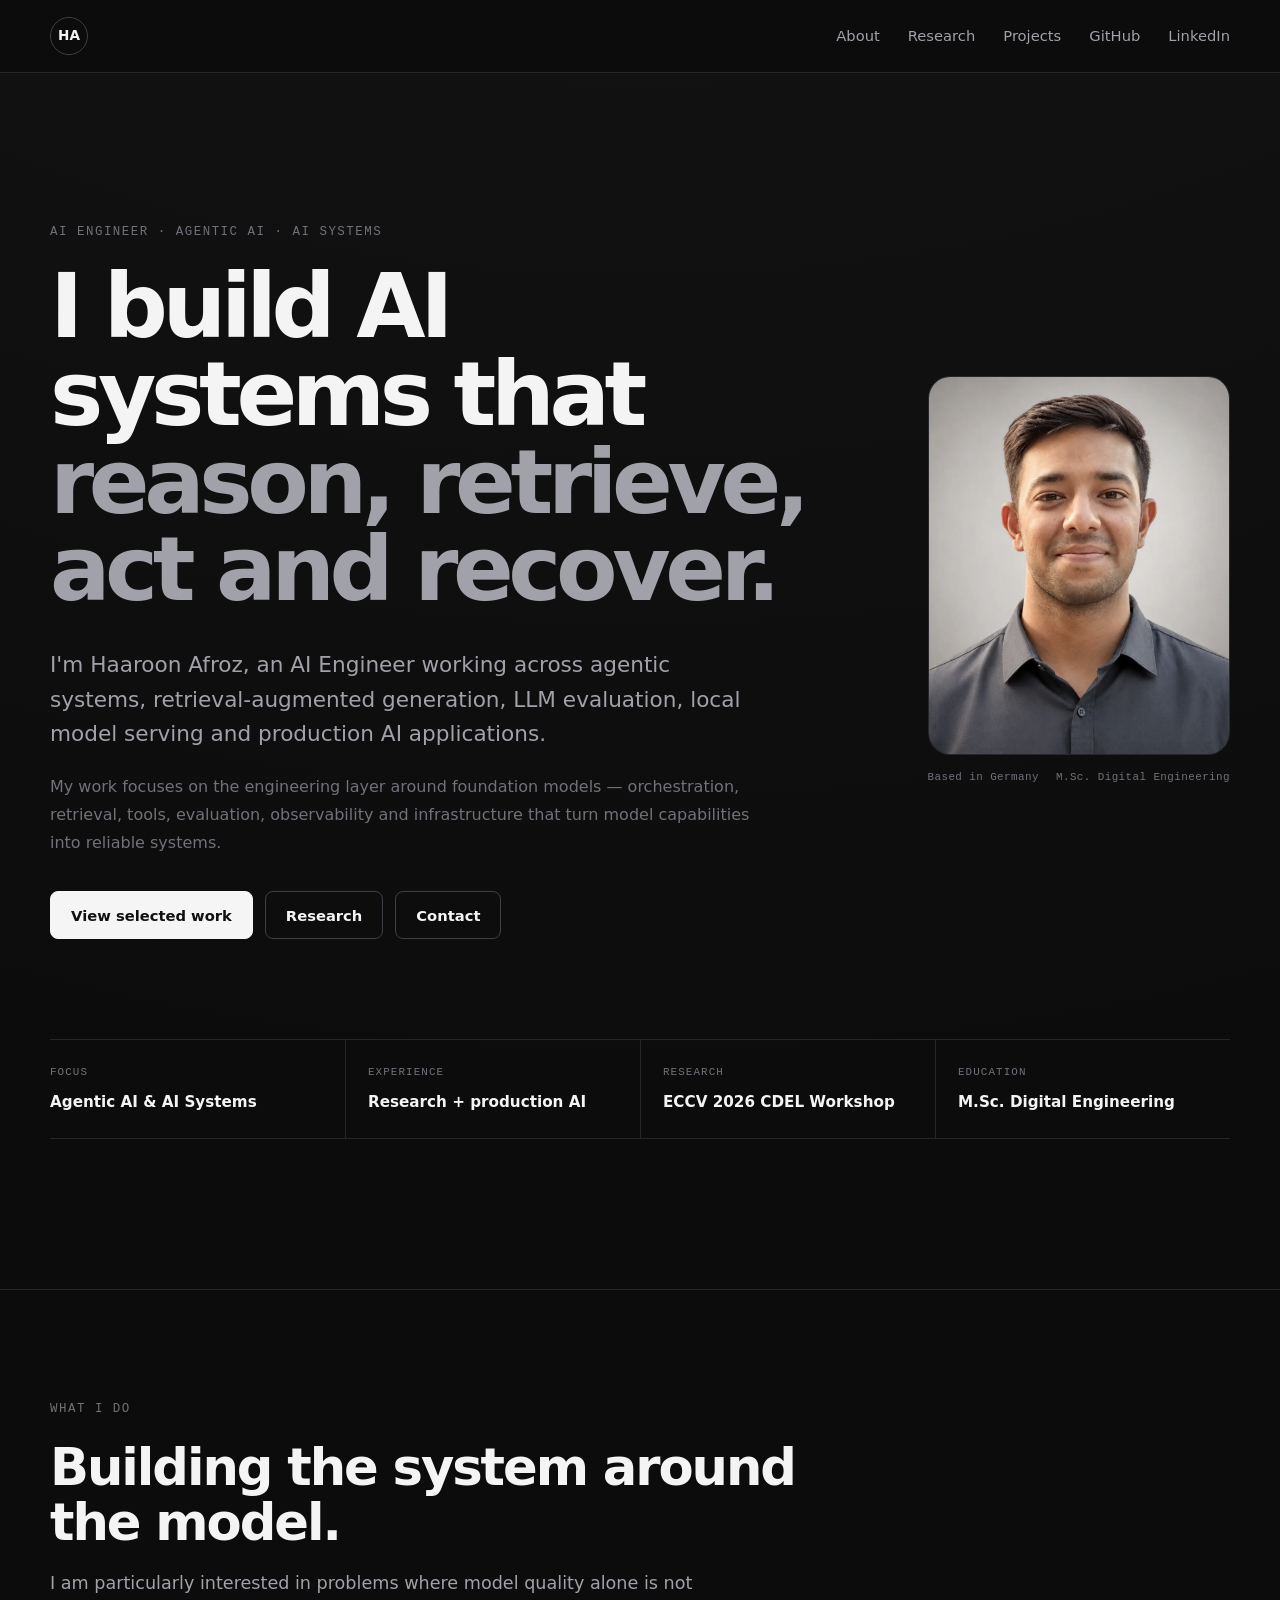
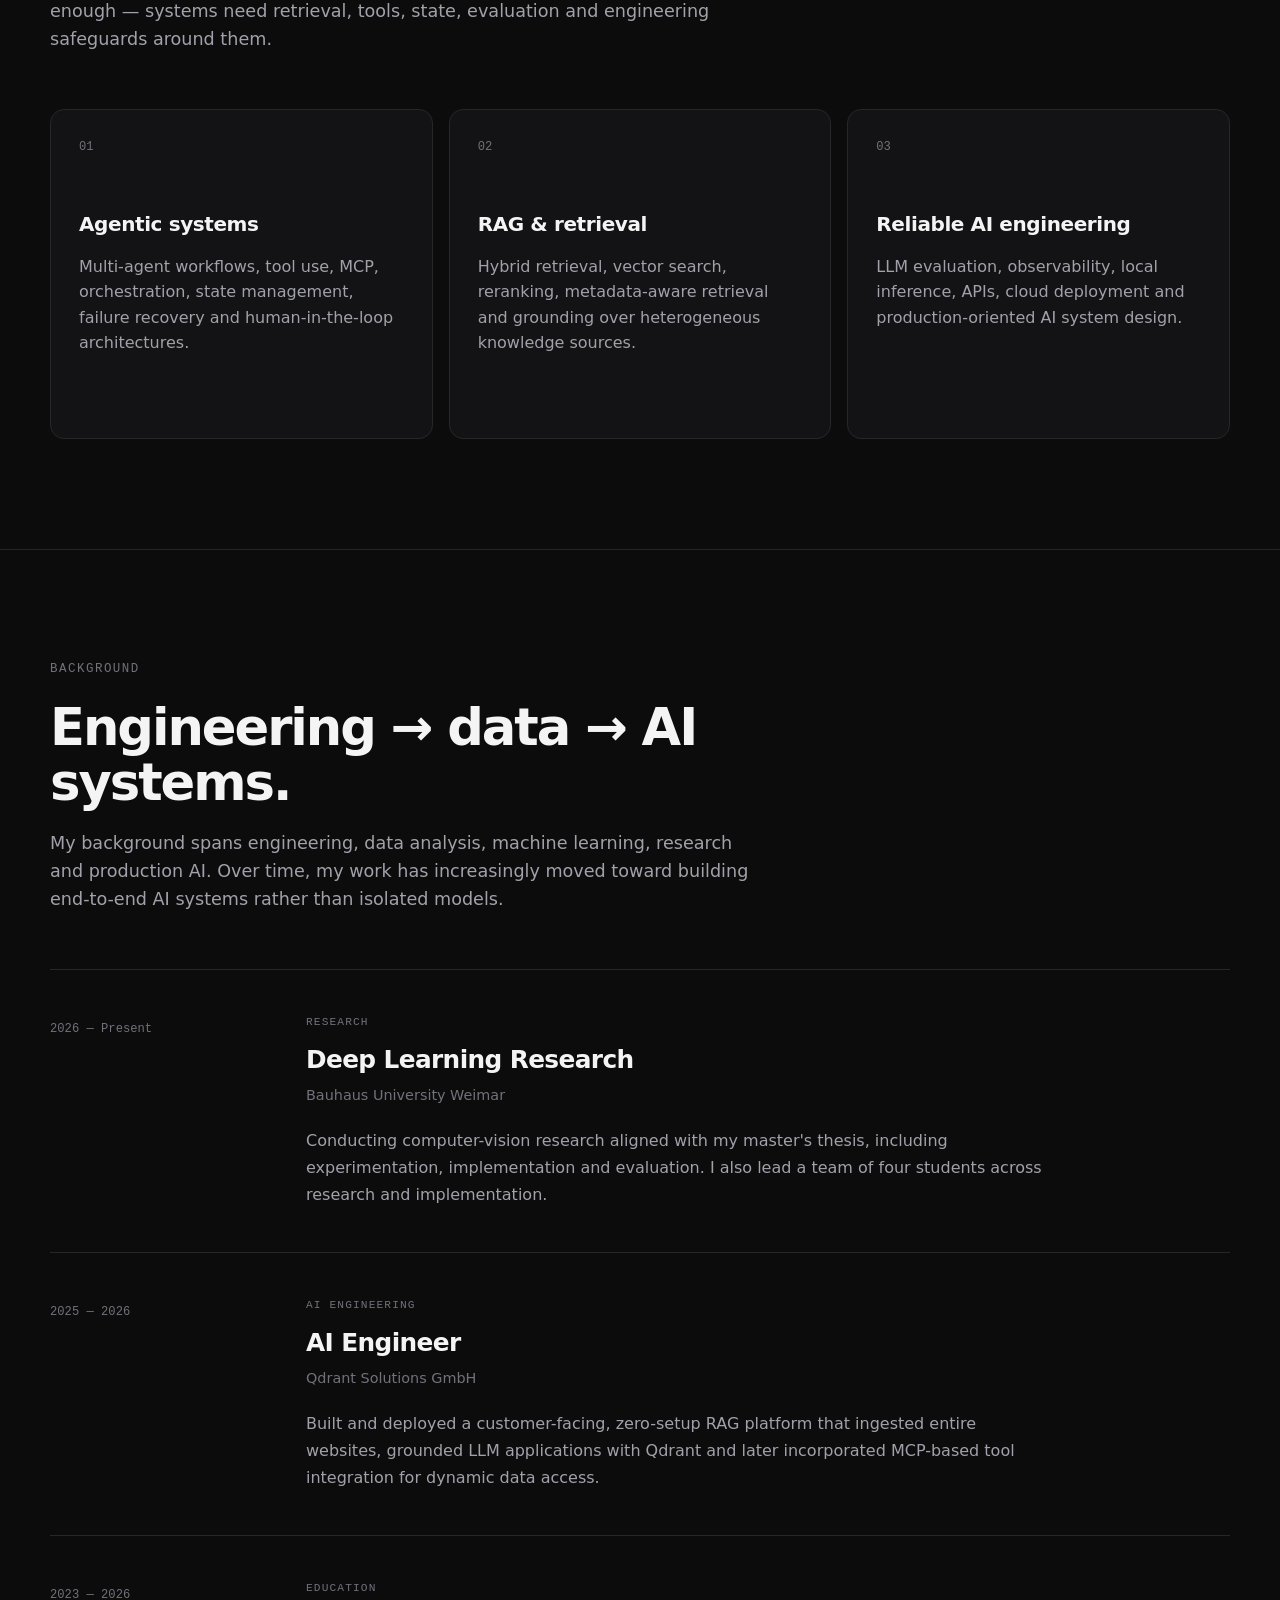
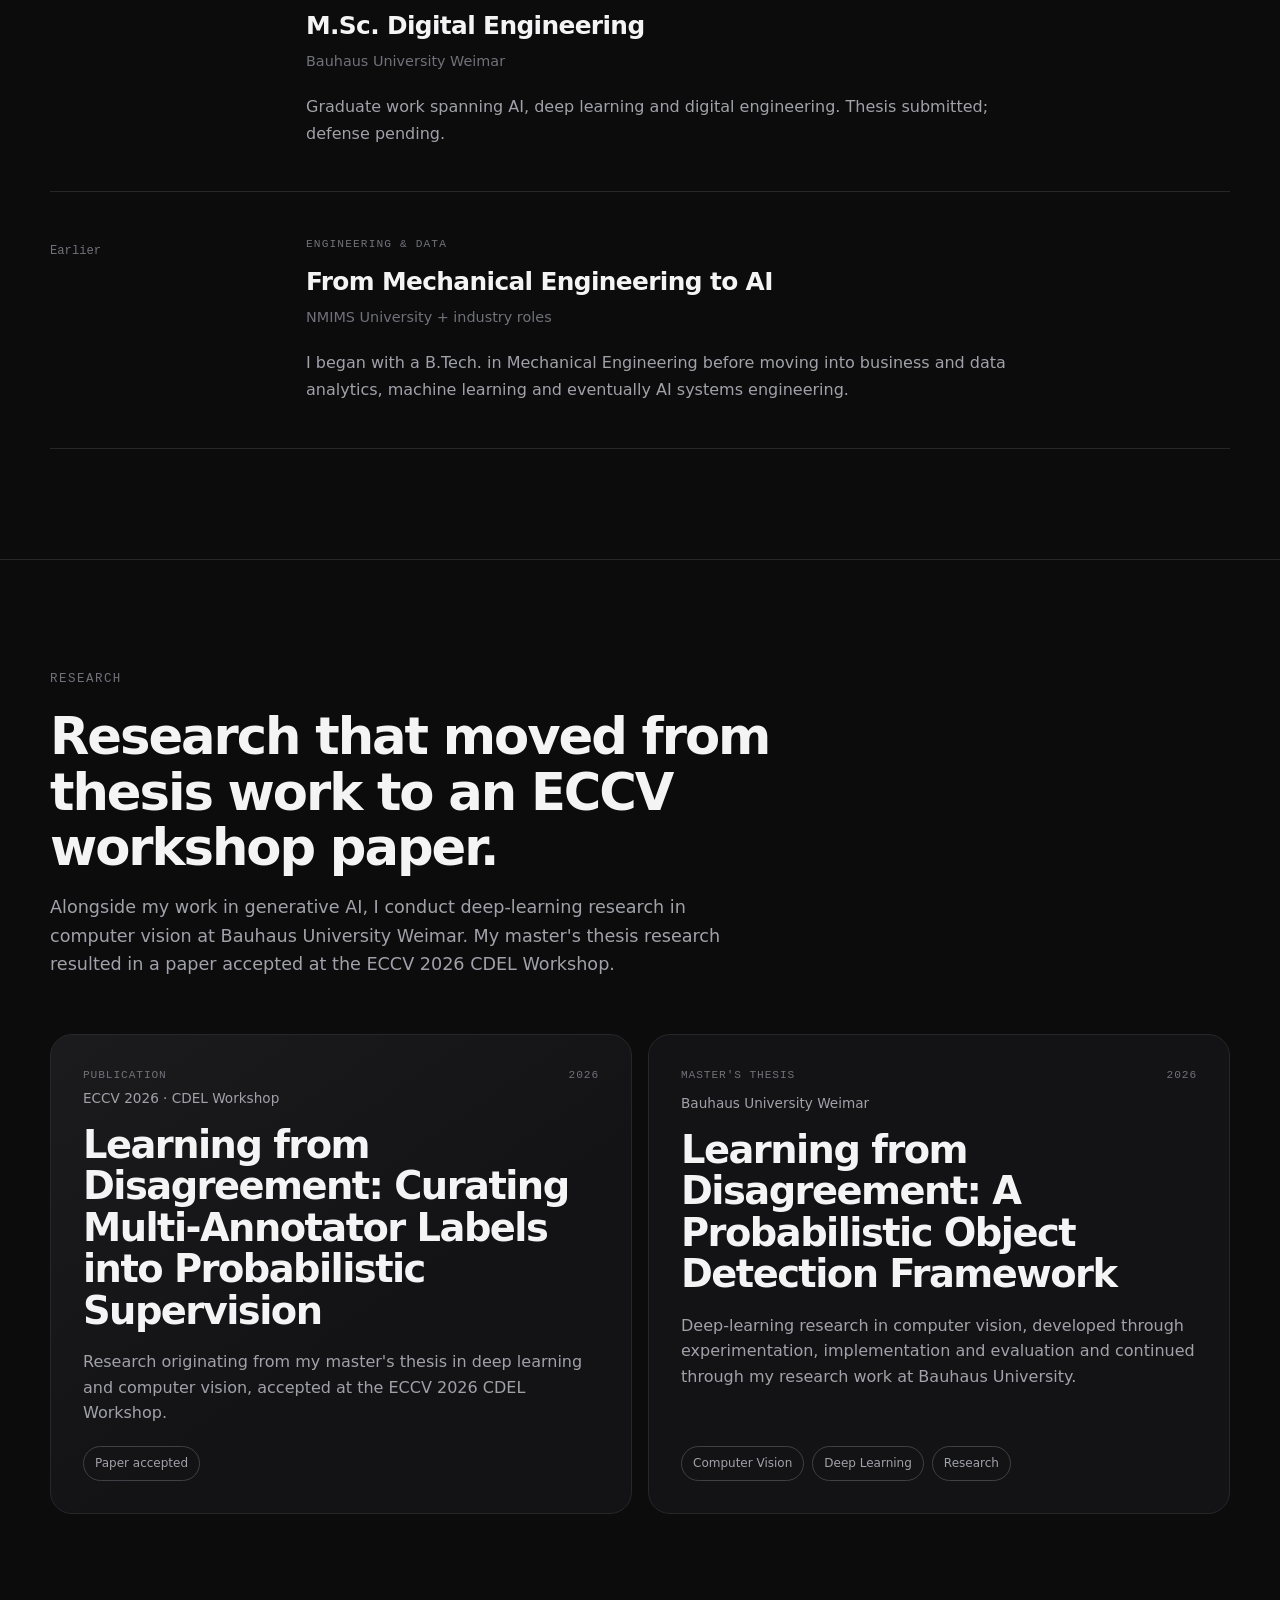
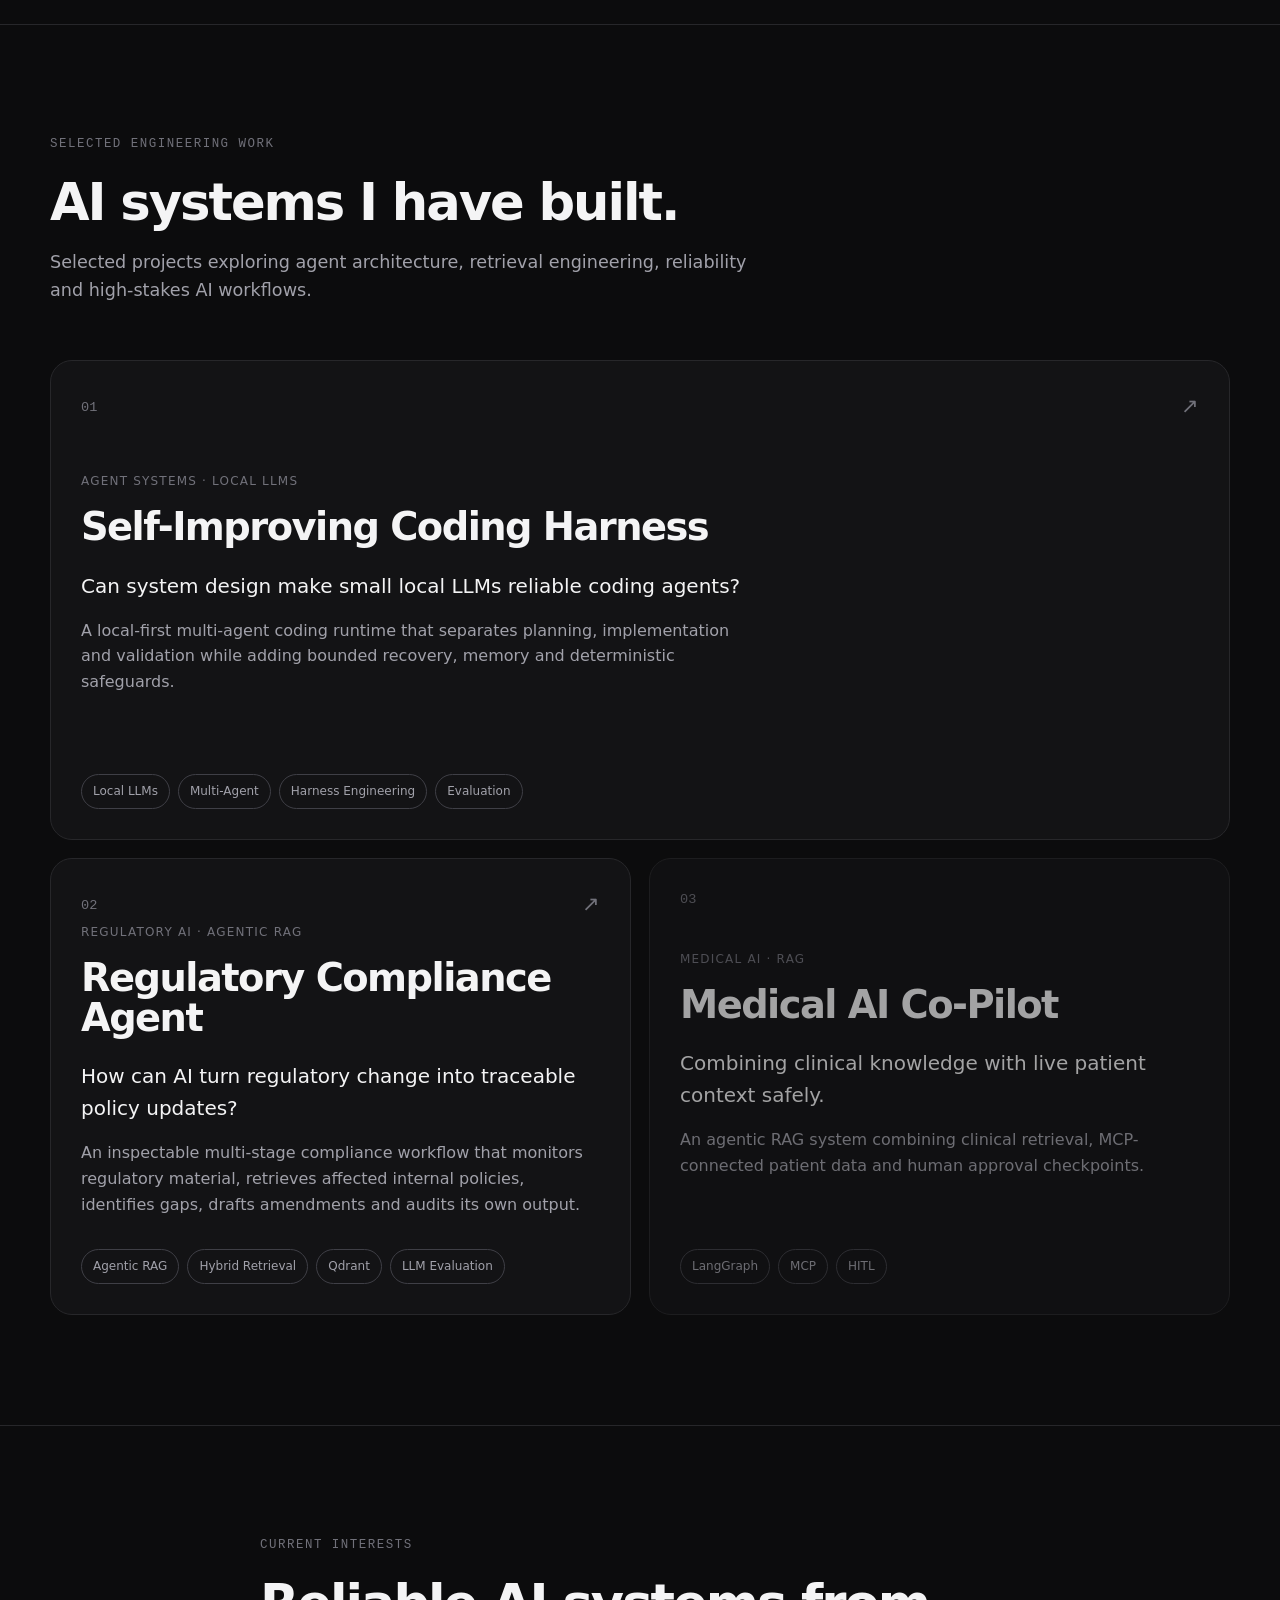
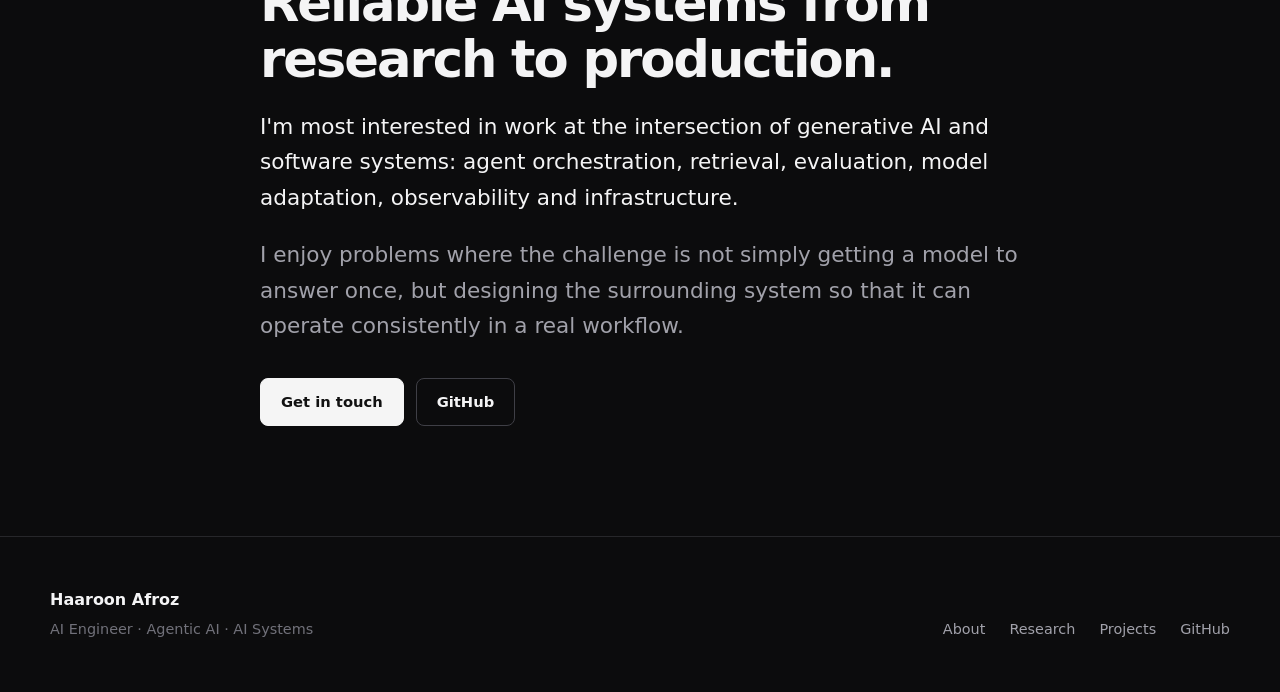
==== commit 1c16dcd2: "portrait" ====
--- a/index.html
+++ b/index.html
@@ -197,7 +197,7 @@
           <div class="portrait-frame">
 
             <img
-              src="/assets/profile/haaroon-afroz.webp"
+              src="/assets/images/profile/CVImage.webp"
               alt="Portrait of Haaroon Afroz"
               class="profile-photo"
             >
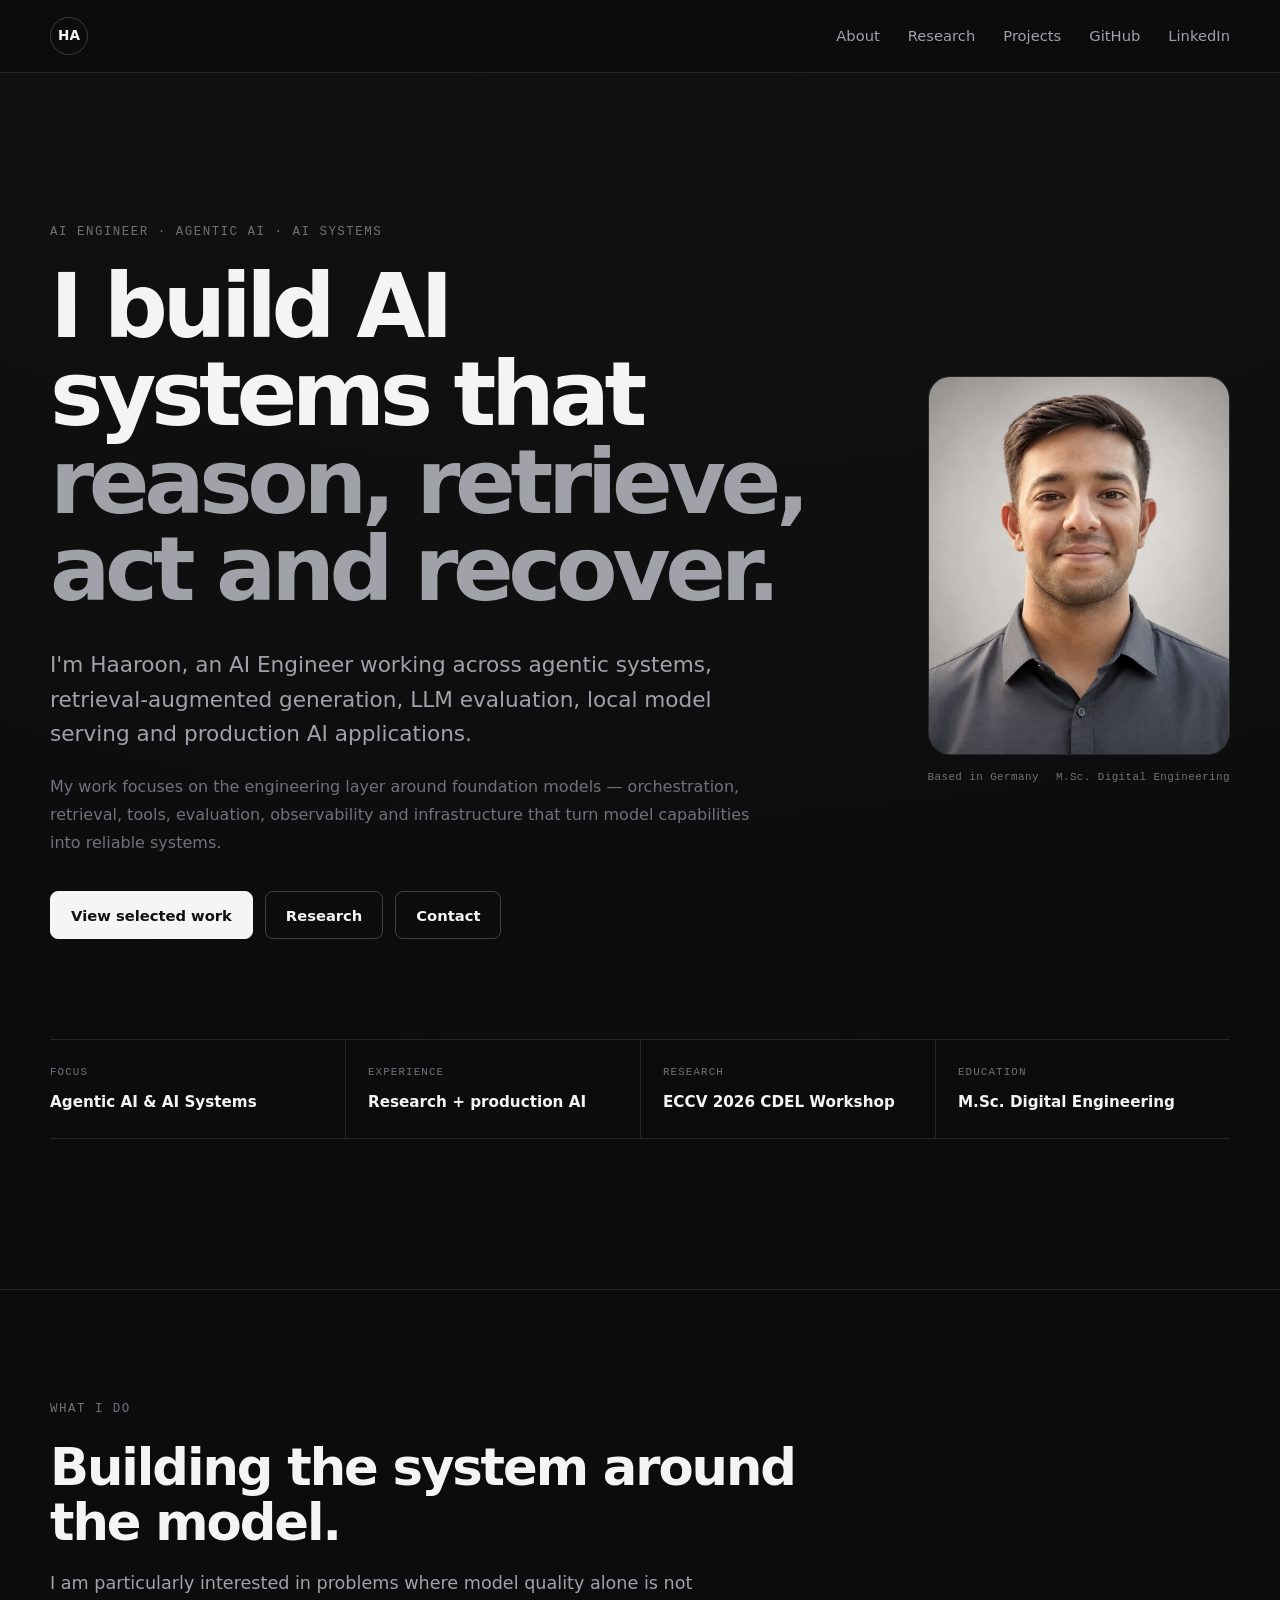
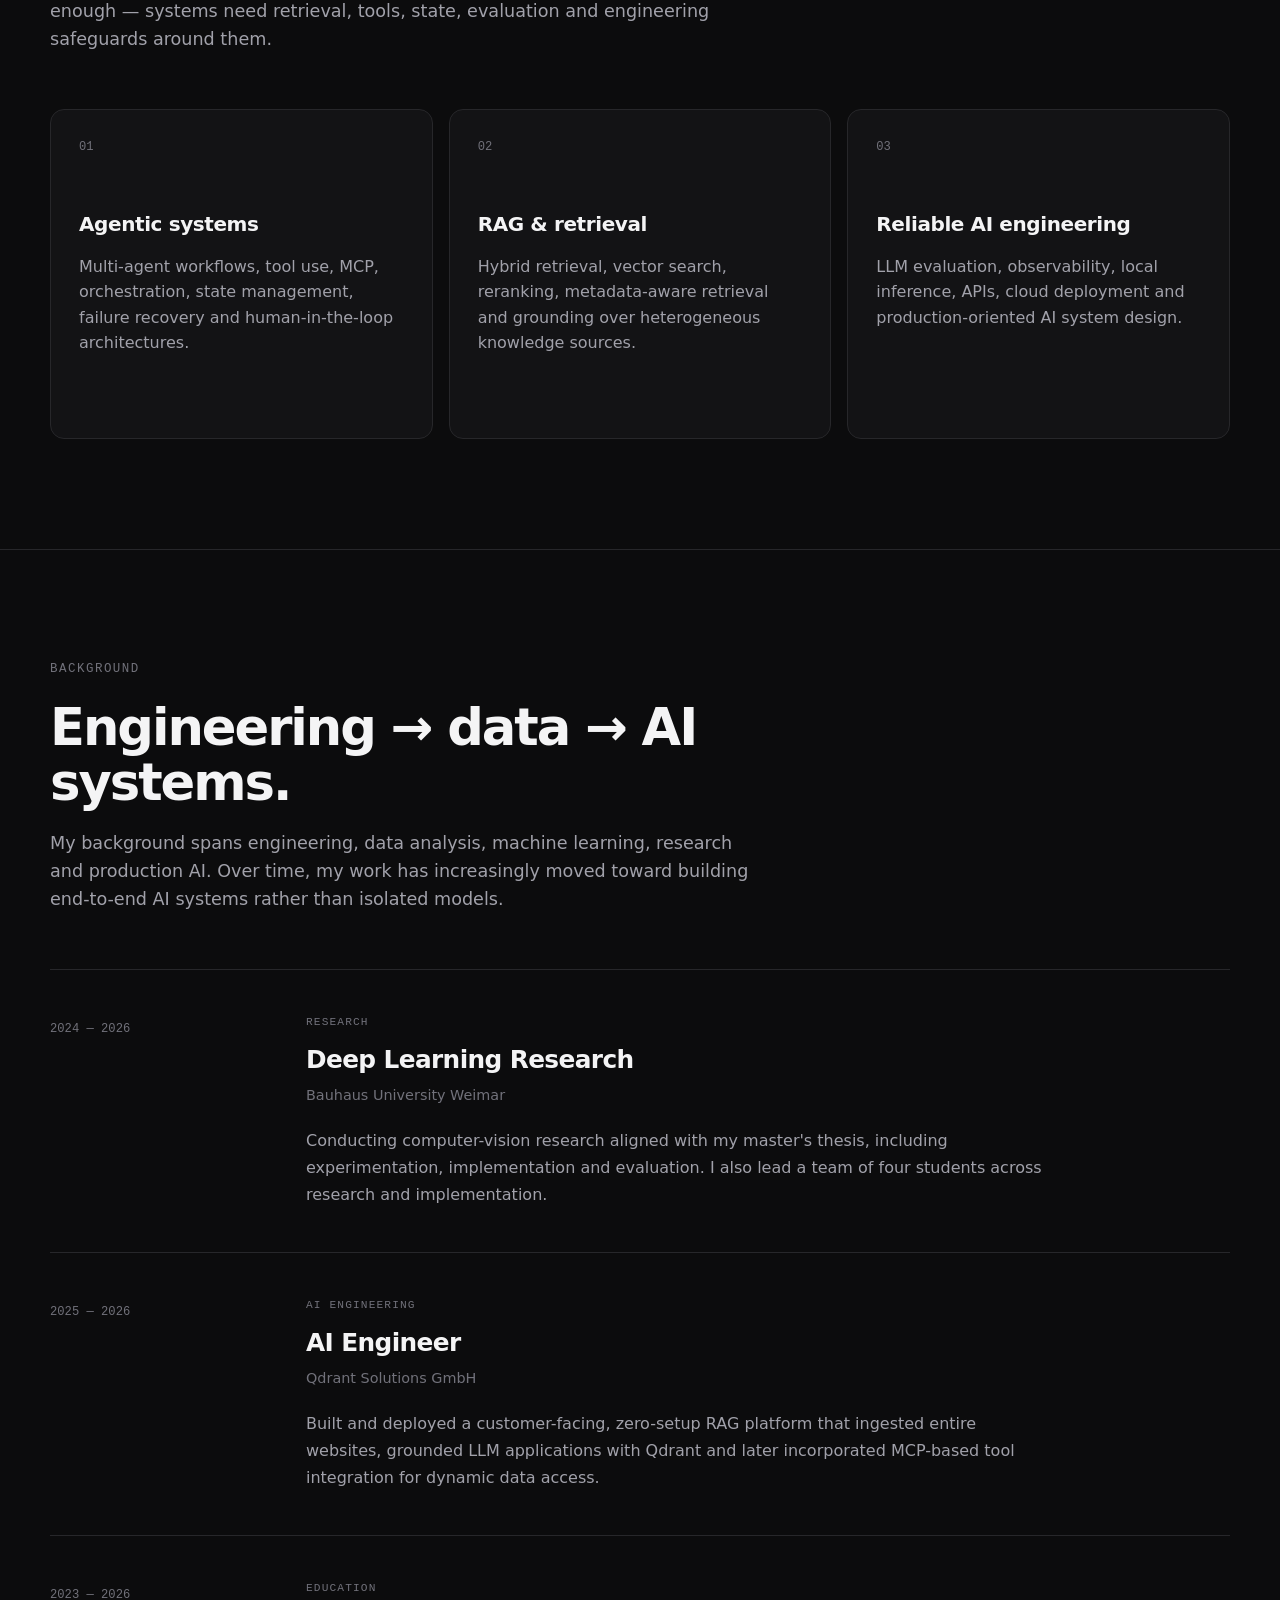
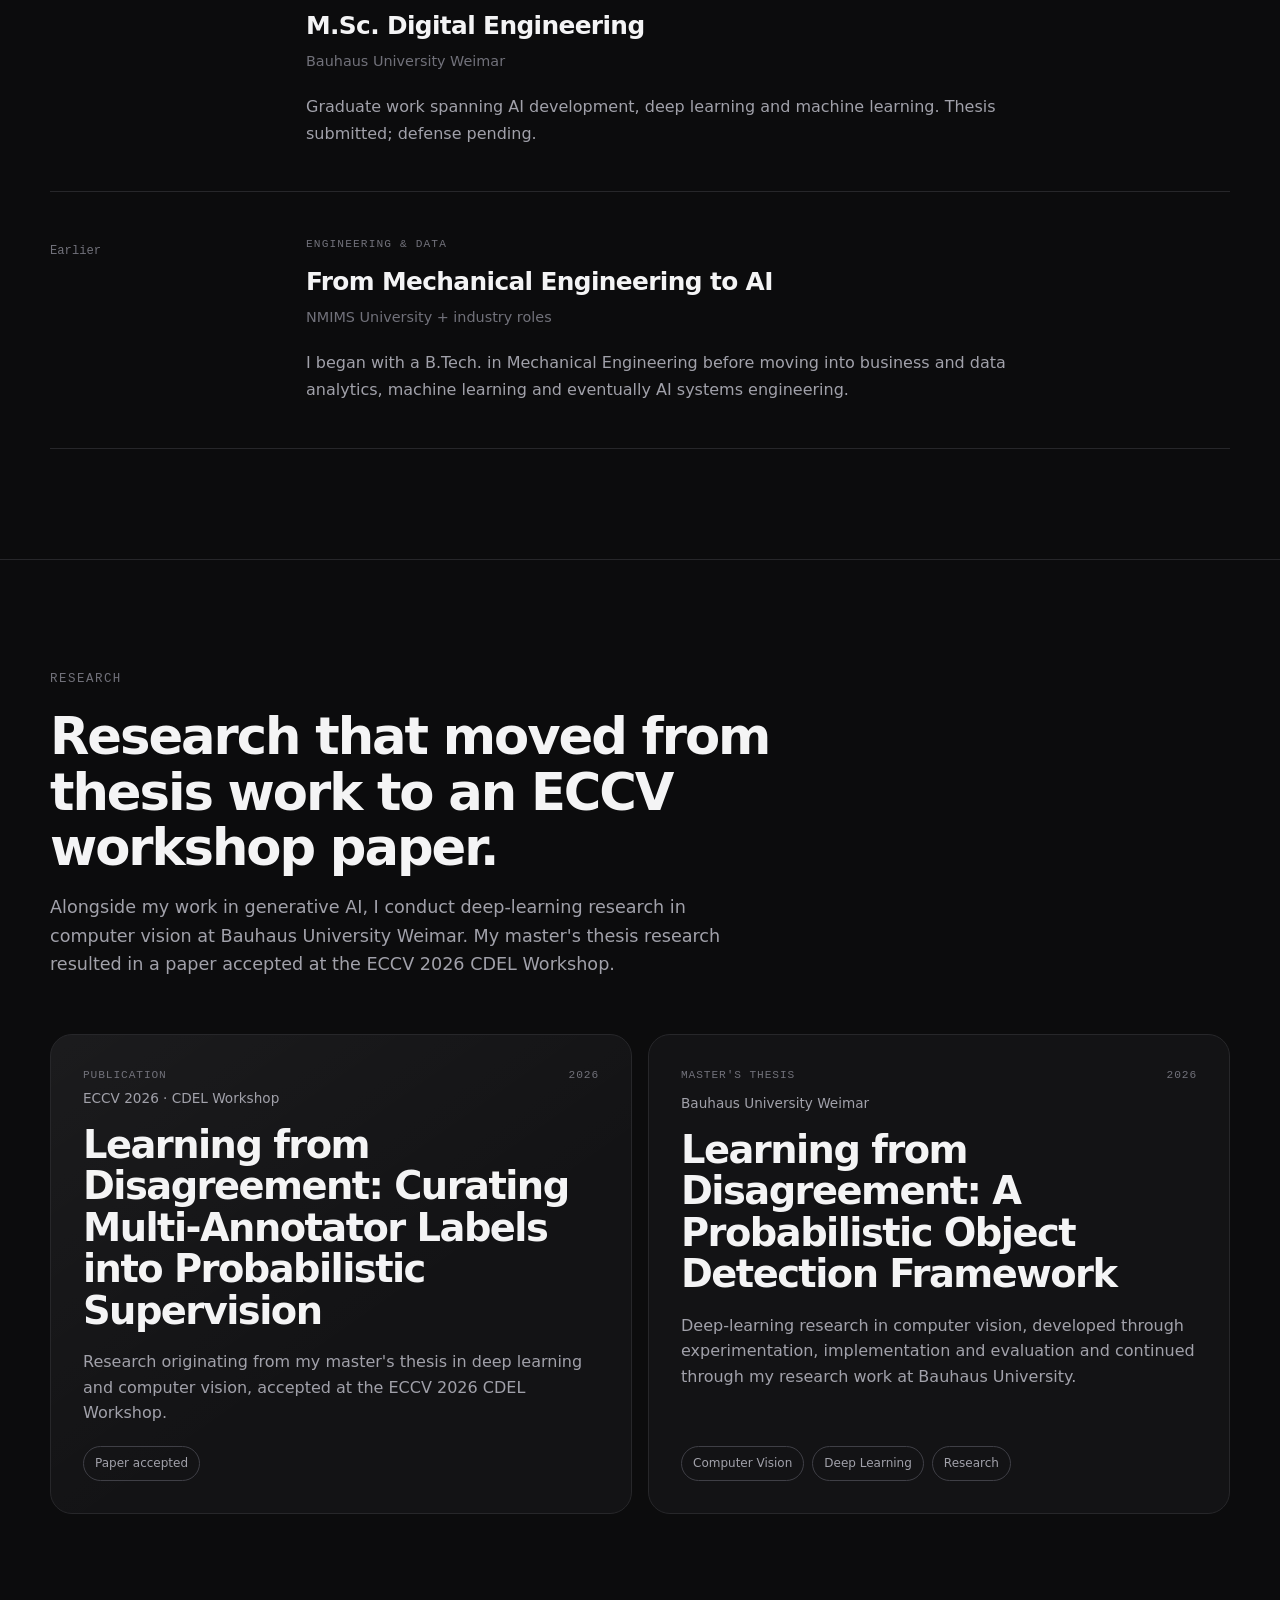
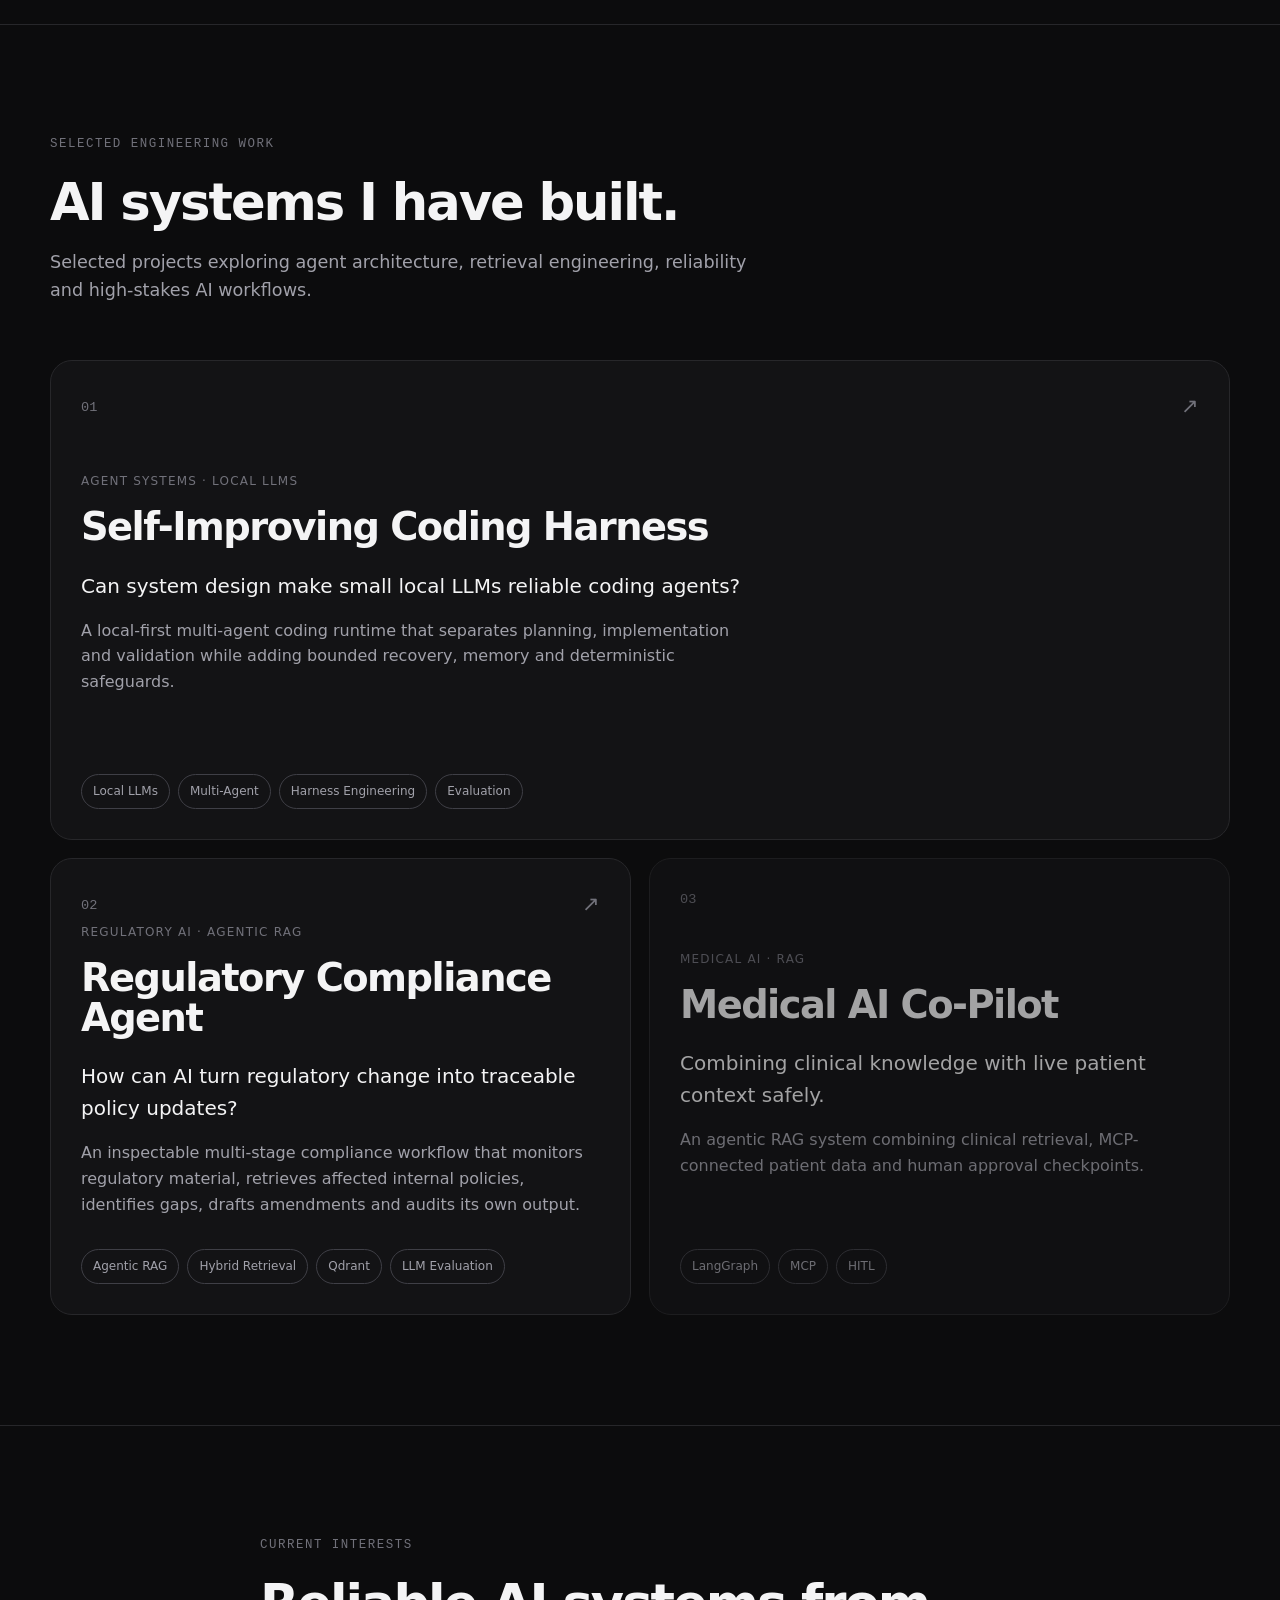
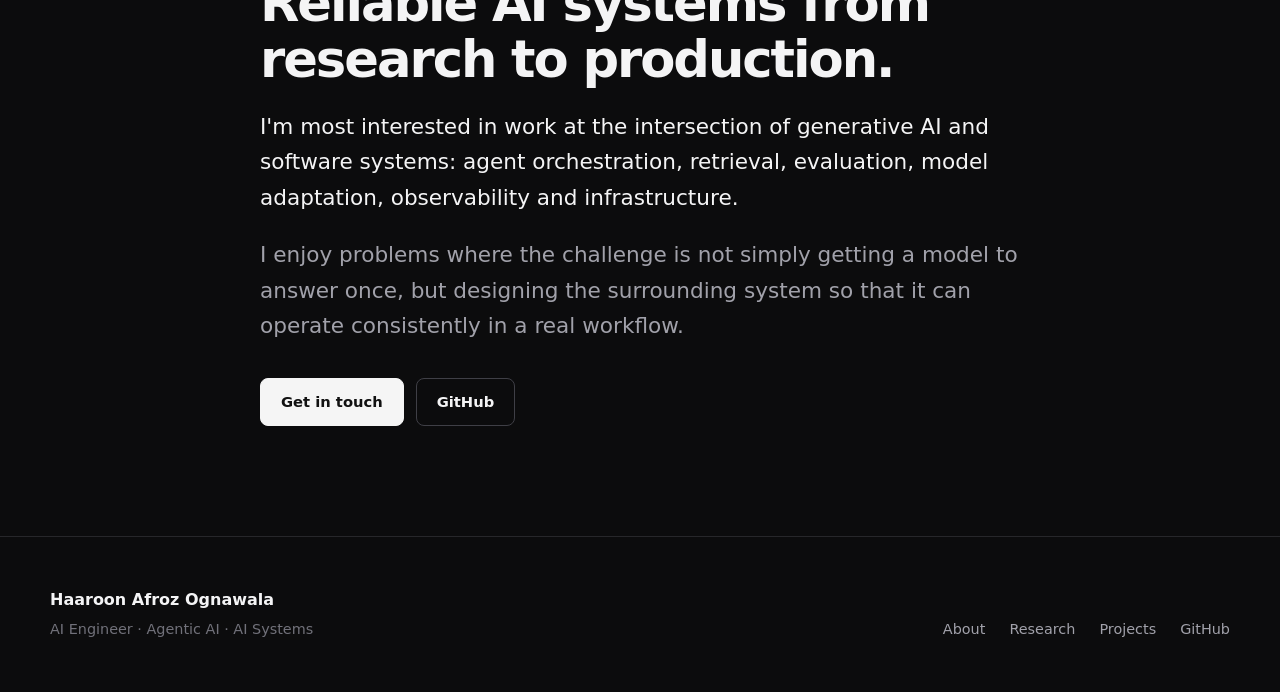
==== commit 60aa26ea: "profile" ====
--- a/index.html
+++ b/index.html
@@ -12,10 +12,10 @@
 
   <meta
     name="description"
-    content="Haaroon Afroz — AI Engineer building agentic AI systems, RAG applications, local LLM infrastructure and reliable AI products."
+    content="Haaroon Afroz Ognawala — AI Engineer building agentic AI systems, RAG applications, local LLM infrastructure and reliable AI products."
   >
 
-  <title>Haaroon Afroz — AI Engineer</title>
+  <title>Haaroon Afroz Ognawala — AI Engineer</title>
 
   <link
     rel="stylesheet"
@@ -143,7 +143,7 @@
 
           <p class="home-intro">
 
-            I'm Haaroon Afroz, an AI Engineer working across
+            I'm Haaroon, an AI Engineer working across
             agentic systems, retrieval-augmented generation,
             LLM evaluation, local model serving and production
             AI applications.
@@ -434,7 +434,7 @@
             <div class="background-period">
 
               <span>
-                2026 — Present
+                2024 — 2026
               </span>
 
             </div>
@@ -542,8 +542,8 @@
 
               <p>
 
-                Graduate work spanning AI, deep learning and
-                digital engineering. Thesis submitted;
+                Graduate work spanning AI development, deep learning and
+                machine learning. Thesis submitted;
                 defense pending.
 
               </p>
@@ -1079,7 +1079,7 @@
       <div>
 
         <strong>
-          Haaroon Afroz
+          Haaroon Afroz Ognawala
         </strong>
 
         <p>
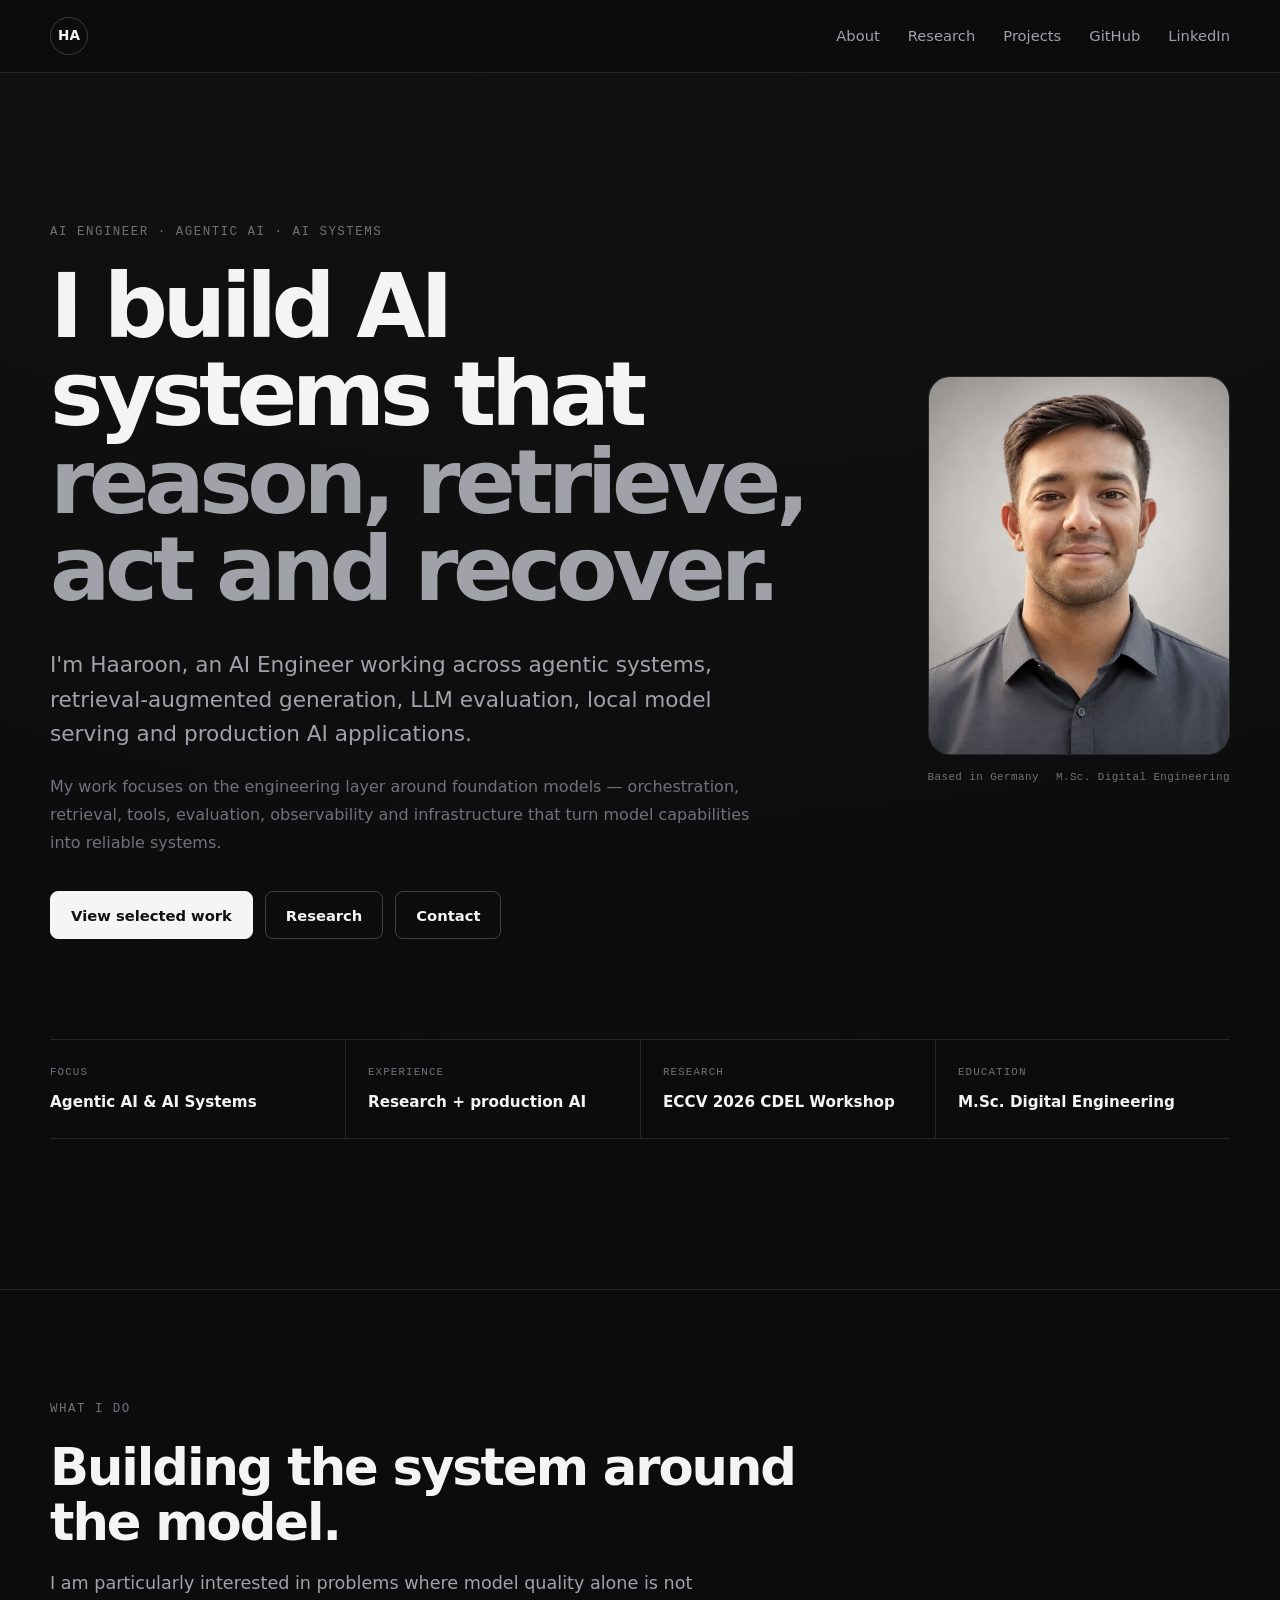
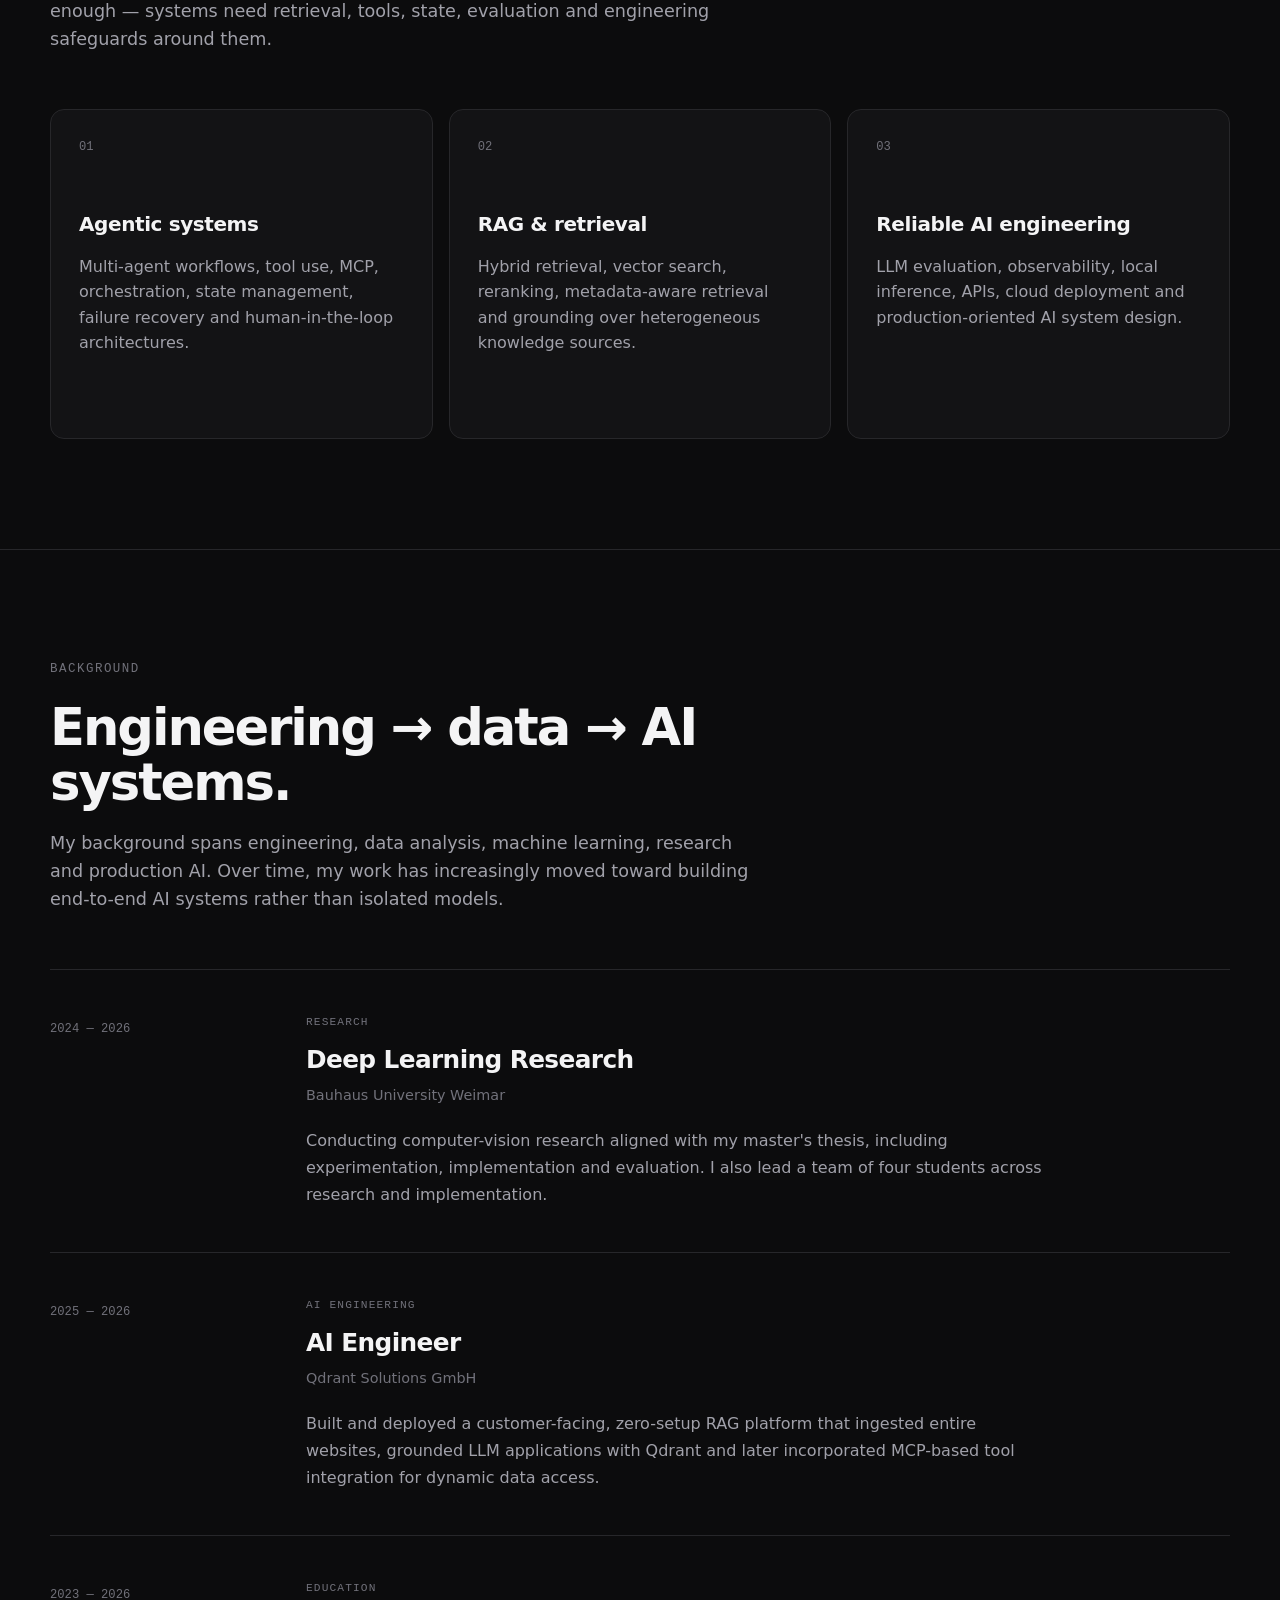
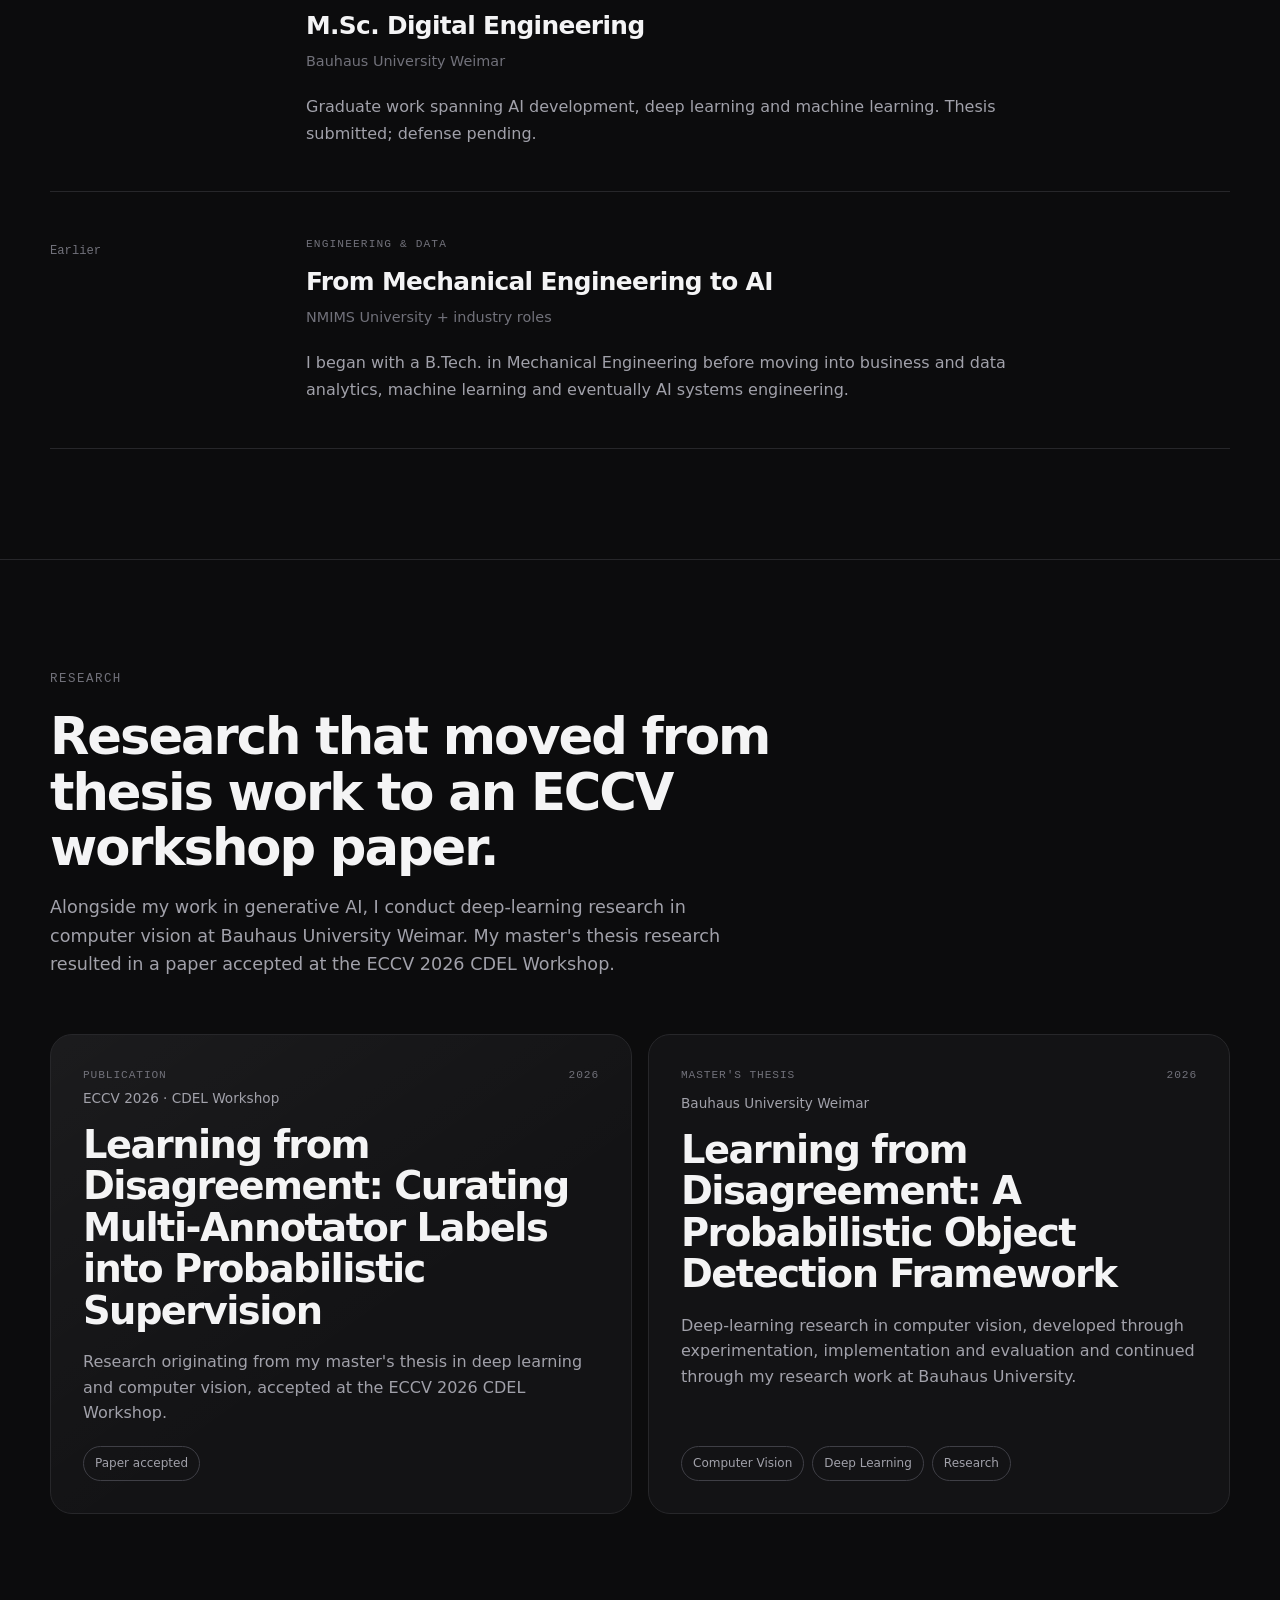
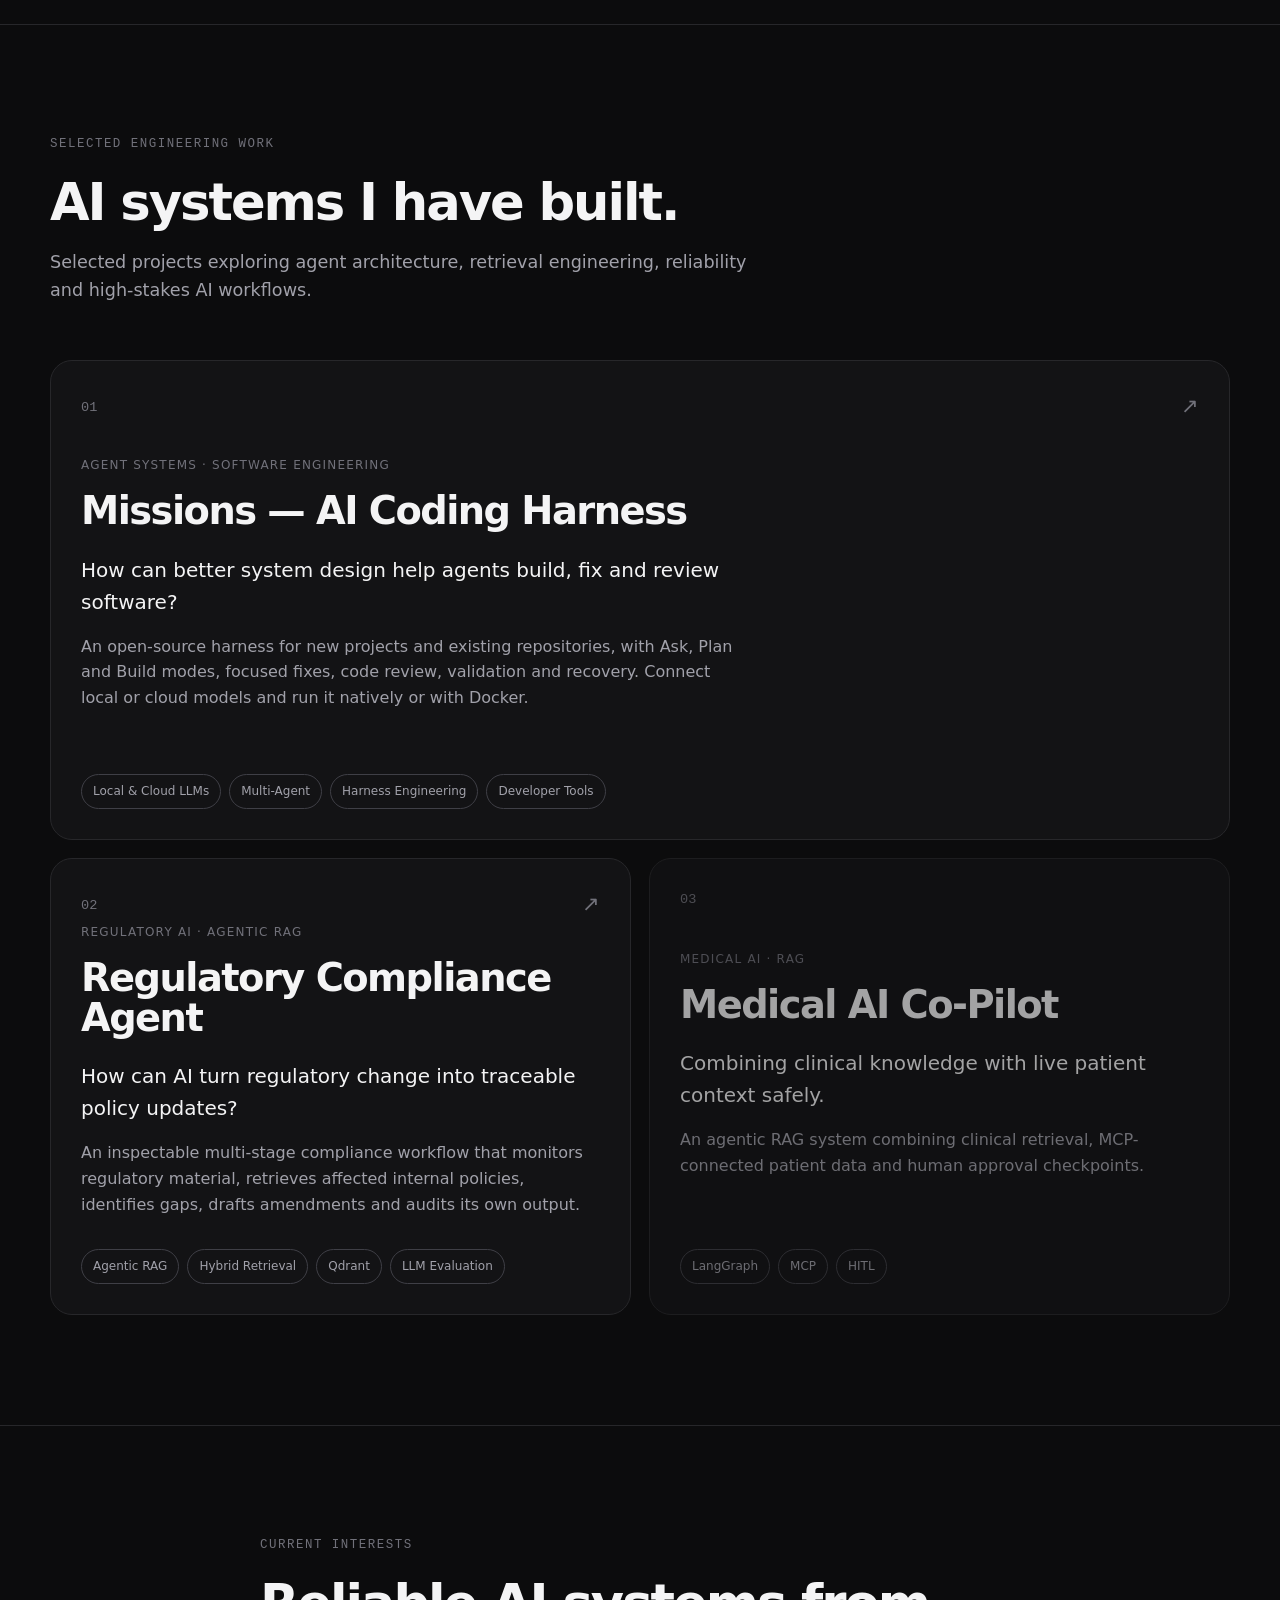
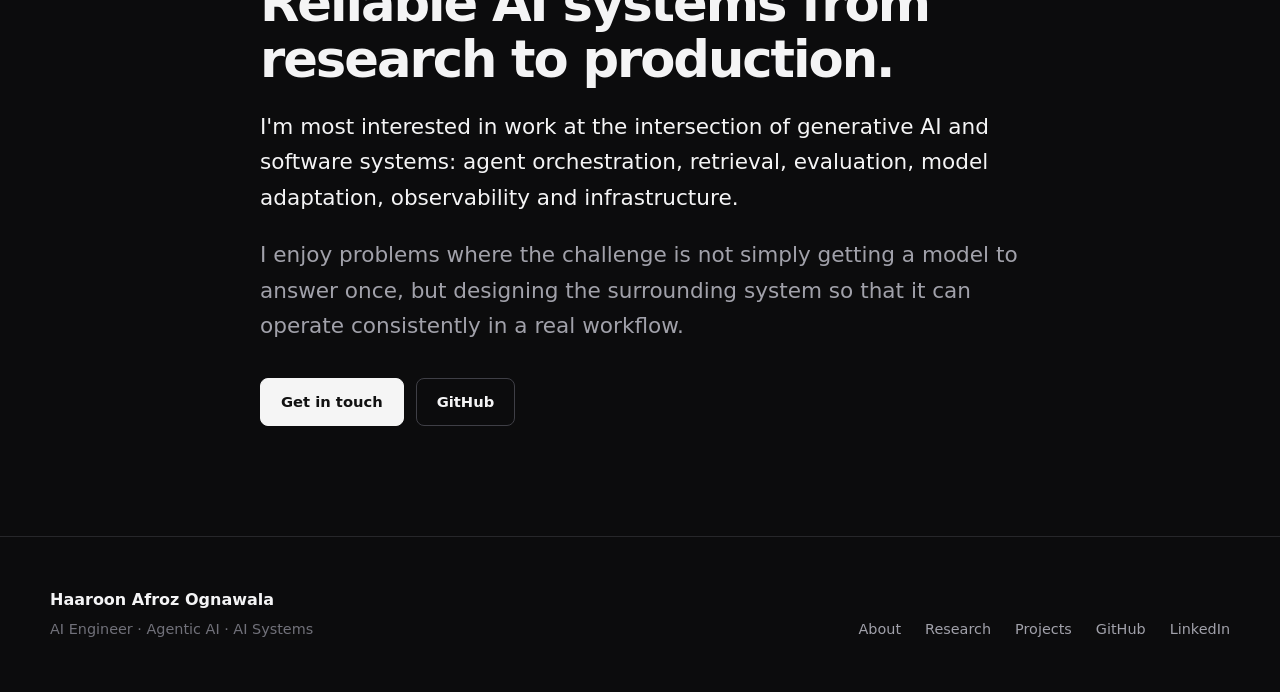
==== commit 93038c6e: "project update" ====
--- a/index.html
+++ b/index.html
@@ -62,10 +62,8 @@
         >
           GitHub
         </a>
-
-        <!-- Replace this with your real LinkedIn URL -->
         <a
-          href="YOUR_LINKEDIN_URL"
+          href="https://www.linkedin.com/in/haaroon-afroz-ognawala/"
           target="_blank"
           rel="noopener noreferrer"
         >
@@ -100,6 +98,14 @@
         GitHub
       </a>
 
+      <a
+        href="https://www.linkedin.com/in/haaroon-afroz-ognawala/"
+        target="_blank"
+        rel="noopener noreferrer"
+      >
+        LinkedIn
+      </a>
+
     </nav>
 
   </header>
@@ -833,27 +839,27 @@
             <div class="project-card-content">
 
               <p class="project-type">
-                AGENT SYSTEMS · LOCAL LLMS
+                AGENT SYSTEMS · SOFTWARE ENGINEERING
               </p>
 
               <h3>
-                Self-Improving Coding Harness
+                Missions — AI Coding Harness
               </h3>
 
               <p class="project-question">
 
-                Can system design make small local LLMs
-                reliable coding agents?
+                How can better system design help agents
+                build, fix and review software?
 
               </p>
 
               <p class="project-summary">
 
-                A local-first multi-agent coding runtime
-                that separates planning, implementation
-                and validation while adding bounded
-                recovery, memory and deterministic
-                safeguards.
+                An open-source harness for new projects and existing
+                repositories, with Ask, Plan and Build modes,
+                focused fixes, code review, validation and recovery.
+                Connect local or cloud models and run it natively
+                or with Docker.
 
               </p>
 
@@ -862,10 +868,10 @@
 
             <div class="tag-row">
 
-              <span>Local LLMs</span>
+              <span>Local &amp; Cloud LLMs</span>
               <span>Multi-Agent</span>
               <span>Harness Engineering</span>
-              <span>Evaluation</span>
+              <span>Developer Tools</span>
 
             </div>
 
@@ -1111,6 +1117,14 @@
           GitHub
         </a>
 
+        <a
+          href="https://www.linkedin.com/in/haaroon-afroz-ognawala/"
+          target="_blank"
+          rel="noopener noreferrer"
+        >
+          LinkedIn
+        </a>
+
       </div>
 
     </div>
--- a/styles.css
+++ b/styles.css
@@ -1201,6 +1201,7 @@
   
   .footer-links {
     display: flex;
+    flex-wrap: wrap;
   
     gap: 24px;
   
@@ -1760,4 +1761,191 @@
       flex-direction: column;
     }
   
-  }+  }
+
+/* Missions case study: workflow routing and setup guidance. */
+.missions-page .project-title .muted-text {
+  display: block;
+  margin-top: 22px;
+  font-size: clamp(2rem, 4.5vw, 3.75rem);
+  line-height: 1.08;
+  letter-spacing: -0.04em;
+}
+
+.missions-note {
+  margin: 32px 0 0;
+  color: var(--text-secondary);
+  max-width: 900px;
+}
+
+.missions-routing {
+  margin-top: 20px;
+}
+
+.missions-routing-top {
+  display: flex;
+  flex-direction: column;
+  align-items: center;
+}
+
+.missions-routes {
+  position: relative;
+  display: grid;
+  grid-template-columns: repeat(3, minmax(0, 1fr));
+  gap: 20px;
+  padding-top: 50px;
+}
+
+.missions-routes::before {
+  content: "";
+  position: absolute;
+  top: 0;
+  left: 50%;
+  height: 25px;
+  border-left: 1px solid var(--border-light);
+}
+
+.missions-routes::after {
+  content: "";
+  position: absolute;
+  top: 25px;
+  left: calc((100% - 40px) / 6);
+  right: calc((100% - 40px) / 6);
+  border-top: 1px solid var(--border-light);
+}
+
+.missions-route {
+  position: relative;
+  display: flex;
+  flex-direction: column;
+  padding: 28px;
+  border: 1px solid var(--border-light);
+  border-radius: var(--radius-md);
+  background: var(--surface);
+  min-width: 0;
+}
+
+.missions-route::before {
+  content: "";
+  position: absolute;
+  top: -26px;
+  left: 50%;
+  height: 25px;
+  border-left: 1px solid var(--border-light);
+}
+
+.missions-route h3 {
+  margin: 0 0 24px;
+  font-size: 1.3rem;
+  line-height: 1.3;
+}
+
+.missions-route-steps {
+  display: flex;
+  flex-direction: column;
+  gap: 18px;
+  margin: 0 0 26px;
+  padding-left: 22px;
+  color: var(--text-secondary);
+}
+
+.missions-route-steps strong,
+.missions-route-steps span {
+  display: block;
+}
+
+.missions-route-steps strong {
+  color: var(--text);
+  font-size: 0.95rem;
+}
+
+.missions-route-steps span {
+  margin-top: 3px;
+  font-size: 0.88rem;
+}
+
+.missions-route-outcome {
+  margin: auto 0 0;
+  padding-top: 20px;
+  border-top: 1px solid var(--border);
+  color: var(--text-secondary);
+  font-size: 0.9rem;
+  line-height: 1.8;
+}
+
+.missions-setup-grid {
+  display: grid;
+  grid-template-columns: repeat(2, minmax(0, 1fr));
+  gap: 20px;
+}
+
+.missions-setup-grid > article {
+  min-width: 0;
+}
+
+.missions-page code {
+  font-family: "SFMono-Regular", Consolas, "Liberation Mono", monospace;
+  font-size: 0.88em;
+  overflow-wrap: anywhere;
+}
+
+.missions-code {
+  margin: 24px 0;
+  padding: 20px;
+  overflow-x: auto;
+  border: 1px solid var(--border);
+  border-radius: var(--radius-sm);
+  background: var(--background);
+  line-height: 1.8;
+}
+
+.missions-code code {
+  overflow-wrap: normal;
+}
+
+.missions-inline-link {
+  text-decoration: underline;
+  text-underline-offset: 4px;
+}
+
+.missions-page a:focus-visible,
+.missions-page button:focus-visible {
+  outline: 2px solid var(--text);
+  outline-offset: 5px;
+}
+
+@media (max-width: 900px) {
+  .missions-routes {
+    gap: 14px;
+  }
+
+  .missions-route {
+    padding: 22px;
+  }
+
+  .missions-routes::after {
+    left: calc((100% - 28px) / 6);
+    right: calc((100% - 28px) / 6);
+  }
+
+  .missions-setup-grid {
+    grid-template-columns: 1fr;
+  }
+}
+
+@media (max-width: 700px) {
+  .missions-routes {
+    grid-template-columns: 1fr;
+    gap: 22px;
+    padding-top: 30px;
+  }
+
+  .missions-routes::before {
+    height: 30px;
+  }
+
+  .missions-routes::after,
+  .missions-route::before {
+    display: none;
+  }
+}
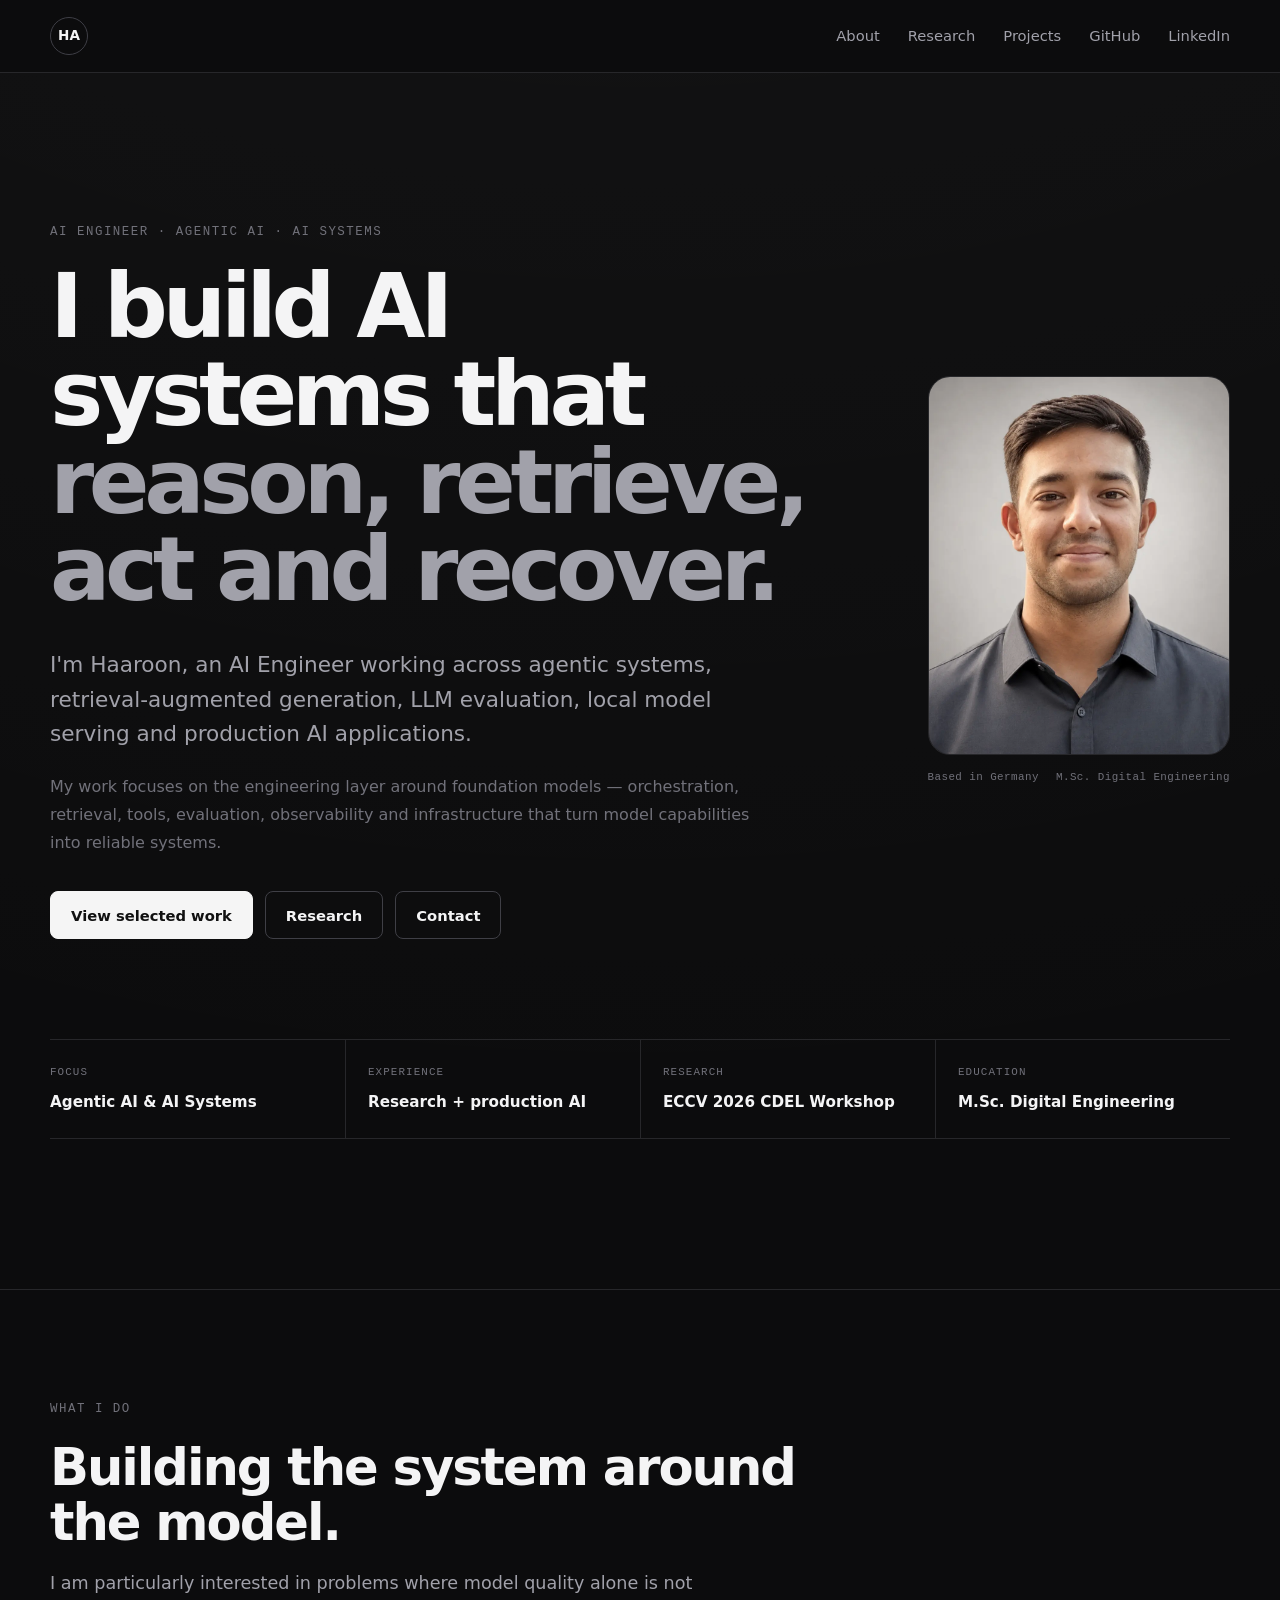
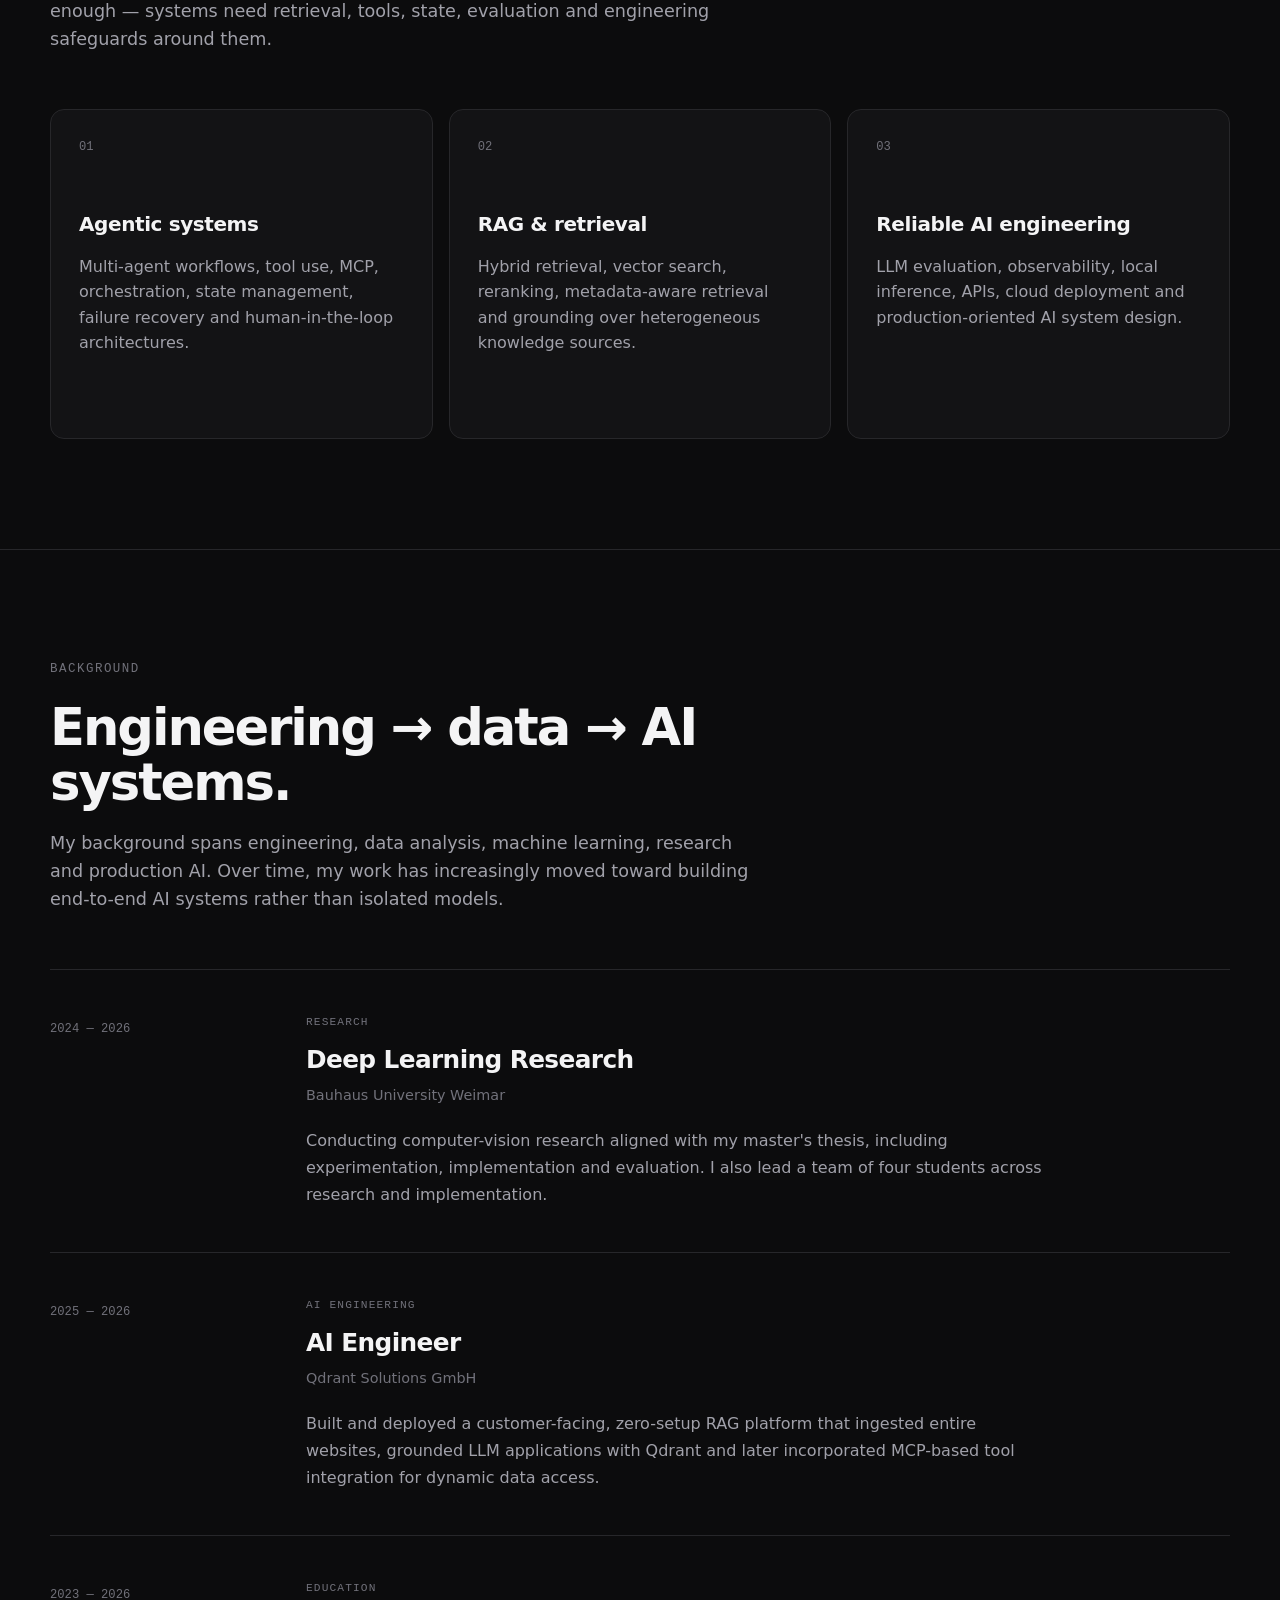
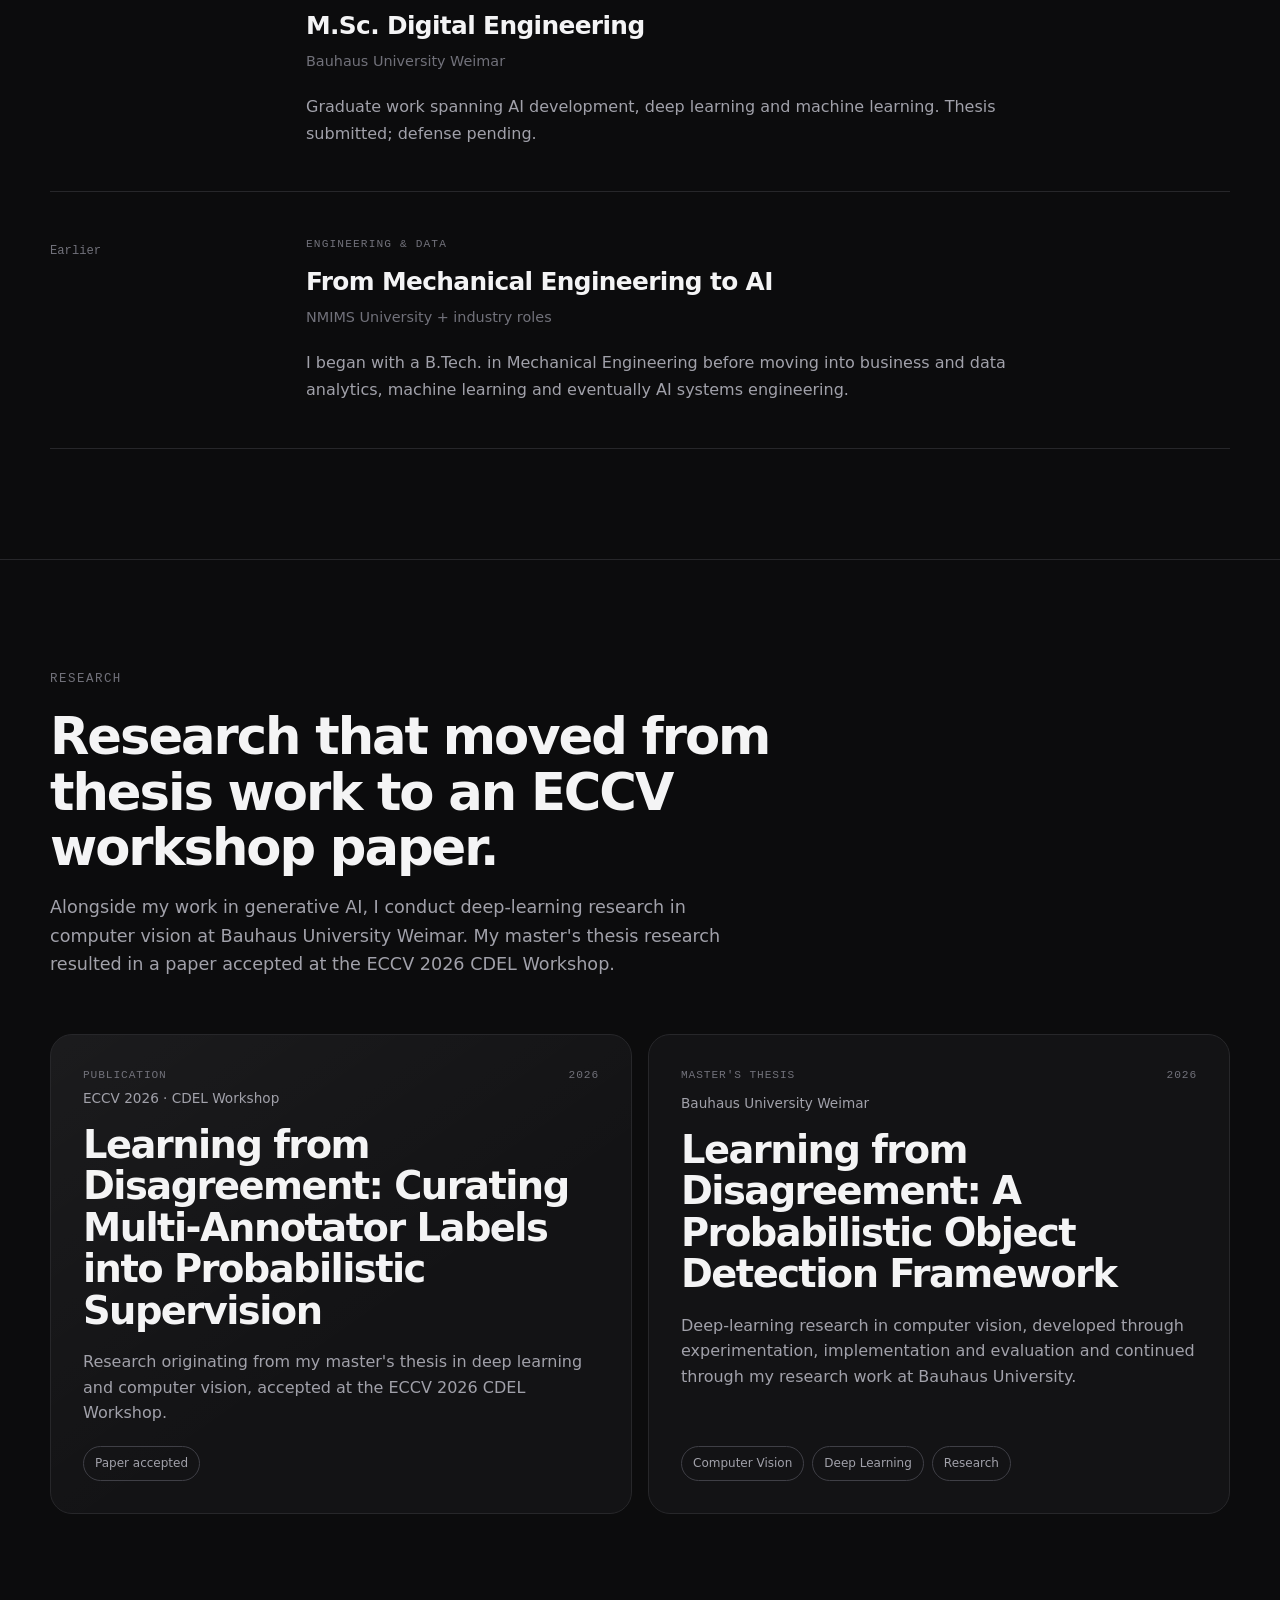
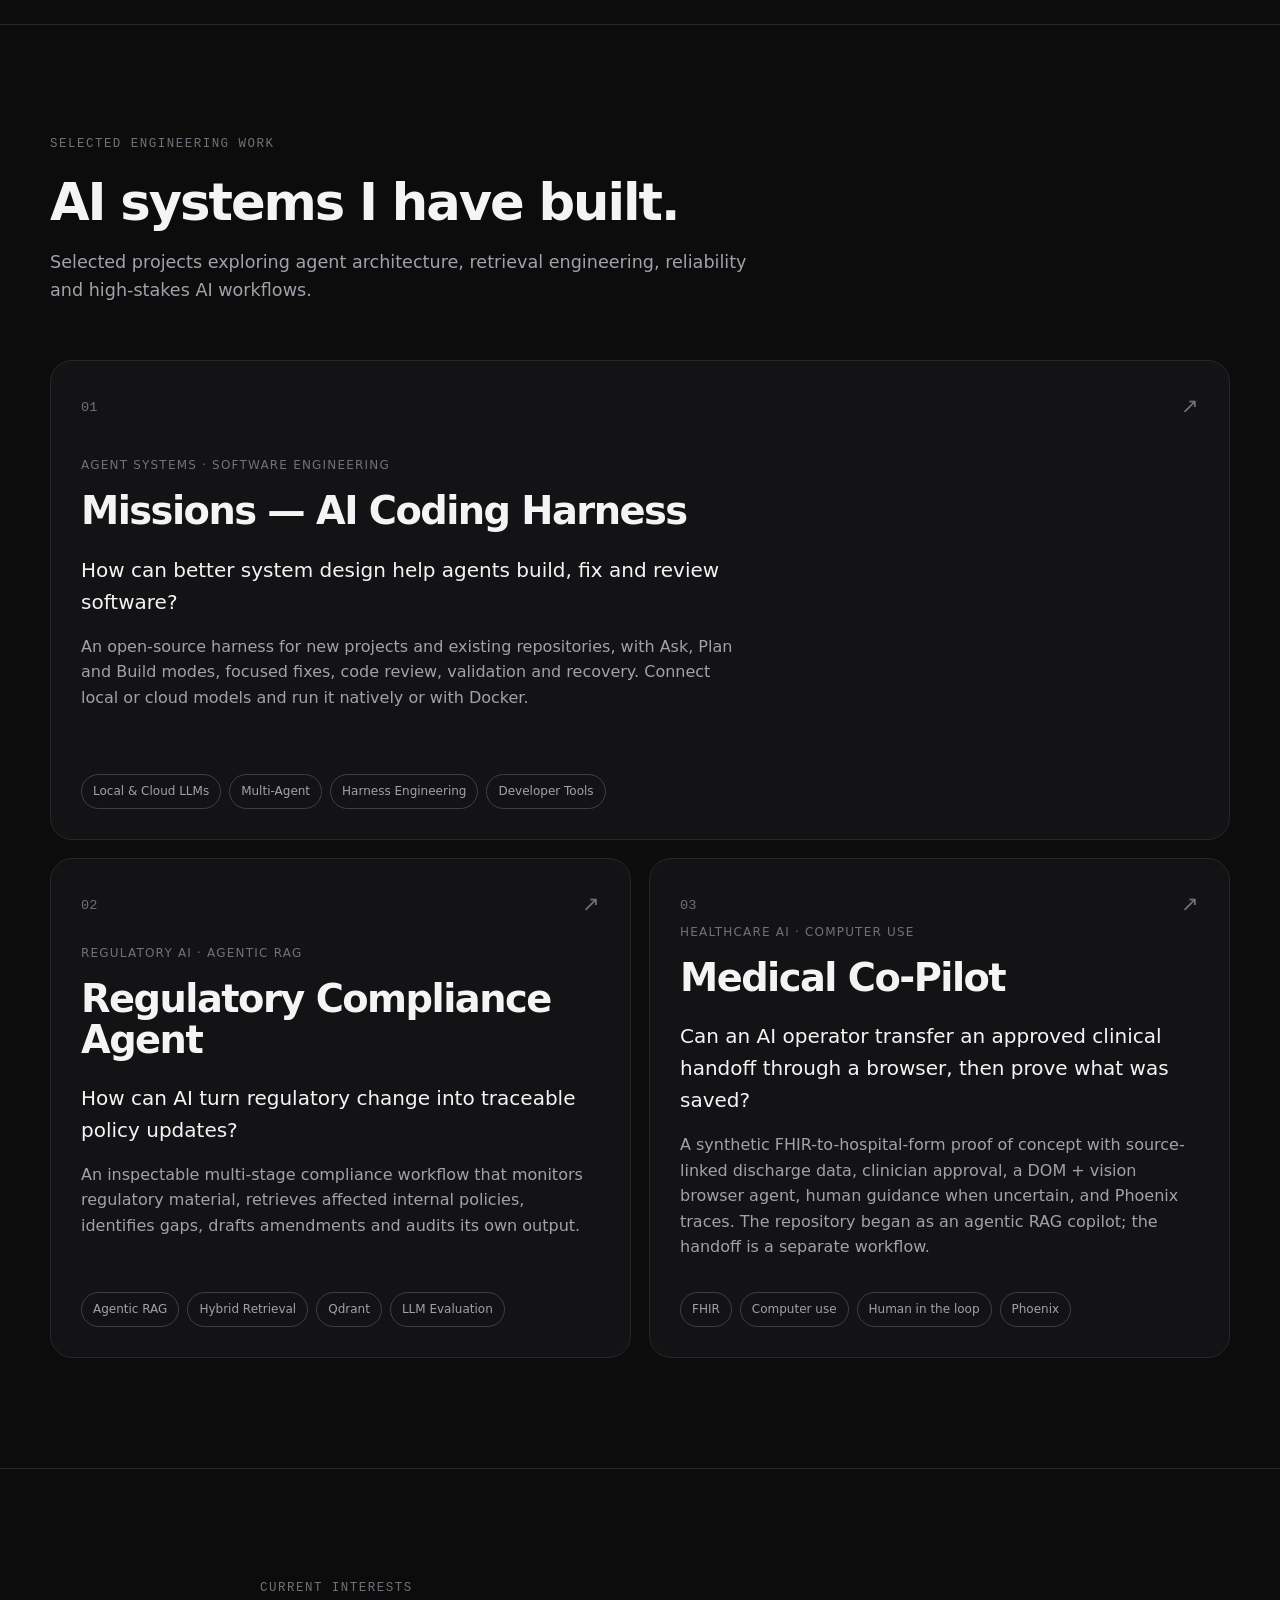
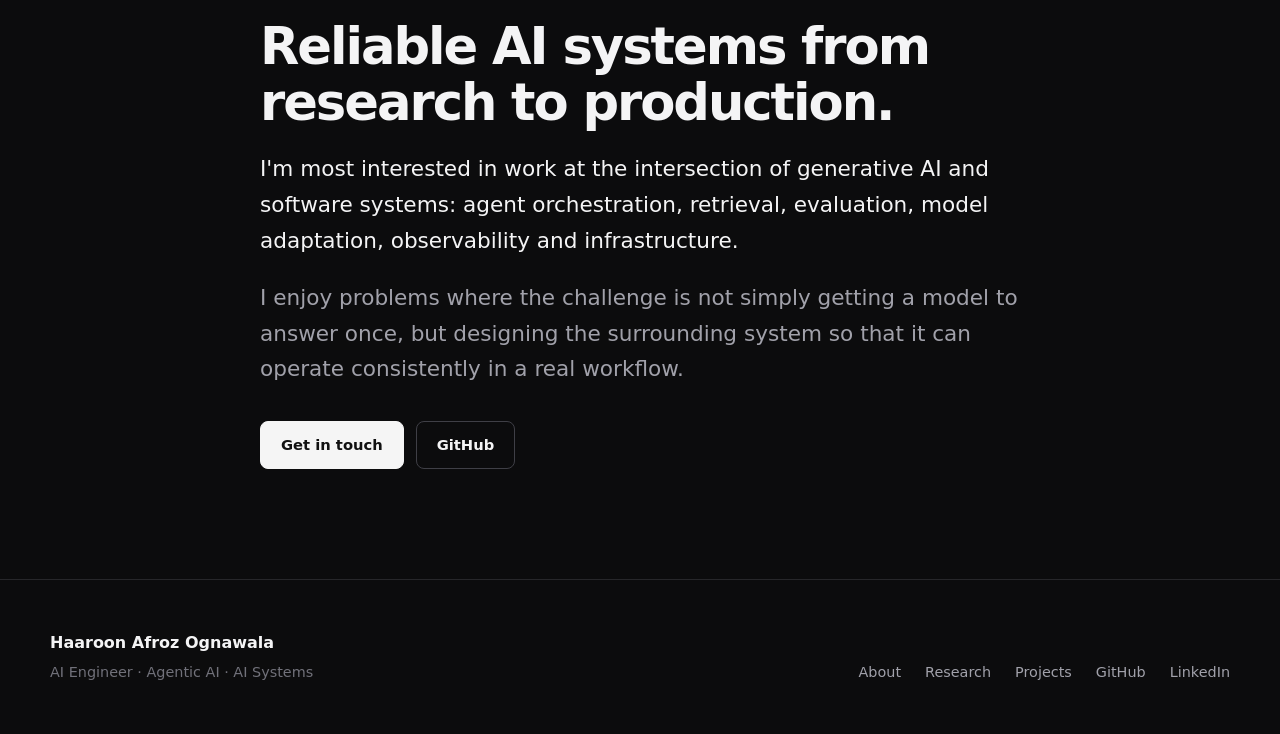
==== commit 20da1ea5: "Add medical copilot CUA portfolio case study" ====
--- a/index.html
+++ b/index.html
@@ -945,58 +945,24 @@
 
 
           <!-- =================================================
-               PROJECT 3 — FOR NOW
+               PROJECT 3 — MEDICAL CO-PILOT
           ================================================== -->
 
-          <article class="project-card project-card-placeholder">
-
+          <a href="/projects/medical-copilot/" class="project-card" aria-label="Explore Medical Co-Pilot project">
             <div class="project-card-top">
-
-              <span class="project-number">
-                03
-              </span>
-
-            </div>
-
-
+              <span class="project-number">03</span>
+              <span class="project-arrow" aria-hidden="true">↗</span>
+            </div>
             <div class="project-card-content">
-
-              <p class="project-type">
-                MEDICAL AI · RAG
-              </p>
-
-              <h3>
-                Medical AI Co-Pilot
-              </h3>
-
-              <p class="project-question">
-
-                Combining clinical knowledge with
-                live patient context safely.
-
-              </p>
-
-              <p class="project-summary">
-
-                An agentic RAG system combining
-                clinical retrieval, MCP-connected
-                patient data and human approval
-                checkpoints.
-
-              </p>
-
-            </div>
-
-
+              <p class="project-type">HEALTHCARE AI · COMPUTER USE</p>
+              <h3>Medical Co-Pilot</h3>
+              <p class="project-question">Can an AI operator transfer an approved clinical handoff through a browser, then prove what was saved?</p>
+              <p class="project-summary">A synthetic FHIR-to-hospital-form proof of concept with source-linked discharge data, clinician approval, a DOM + vision browser agent, human guidance when uncertain, and Phoenix traces. The repository began as an agentic RAG copilot; the handoff is a separate workflow.</p>
+            </div>
             <div class="tag-row">
-
-              <span>LangGraph</span>
-              <span>MCP</span>
-              <span>HITL</span>
-
-            </div>
-
-          </article>
+              <span>FHIR</span><span>Computer use</span><span>Human in the loop</span><span>Phoenix</span>
+            </div>
+          </a>
 
         </div>
 
--- a/styles.css
+++ b/styles.css
@@ -1948,4 +1948,65 @@
   .missions-route::before {
     display: none;
   }
-}+}
+/* Medical Co-Pilot case study */
+.medical-copilot-page .project-title .muted-text {
+  color: var(--text-secondary);
+}
+
+.medical-figure {
+  margin: 0;
+  overflow: hidden;
+  border: 1px solid var(--border);
+  border-radius: var(--radius-lg);
+  background: var(--surface);
+}
+
+.medical-figure img {
+  width: 100%;
+  height: auto;
+}
+
+.medical-figure-diagram img {
+  max-height: 640px;
+  object-fit: contain;
+  background: #fff;
+}
+
+.medical-figure figcaption {
+  padding: 18px 22px;
+  color: var(--text-secondary);
+  font-size: 0.9rem;
+}
+
+.medical-figure figcaption strong {
+  color: var(--text);
+}
+
+.medical-steps {
+  margin-top: 22px;
+}
+
+.medical-evidence-grid {
+  display: grid;
+  grid-template-columns: repeat(2, minmax(0, 1fr));
+  gap: 22px;
+  align-items: start;
+}
+
+.medical-evidence-grid .medical-figure img {
+  max-height: 640px;
+  object-fit: contain;
+  object-position: top center;
+  background: #fff;
+}
+
+.medical-figure-wide img {
+  background: #fff;
+}
+
+@media (max-width: 700px) {
+  .medical-evidence-grid {
+    grid-template-columns: 1fr;
+  }
+}
